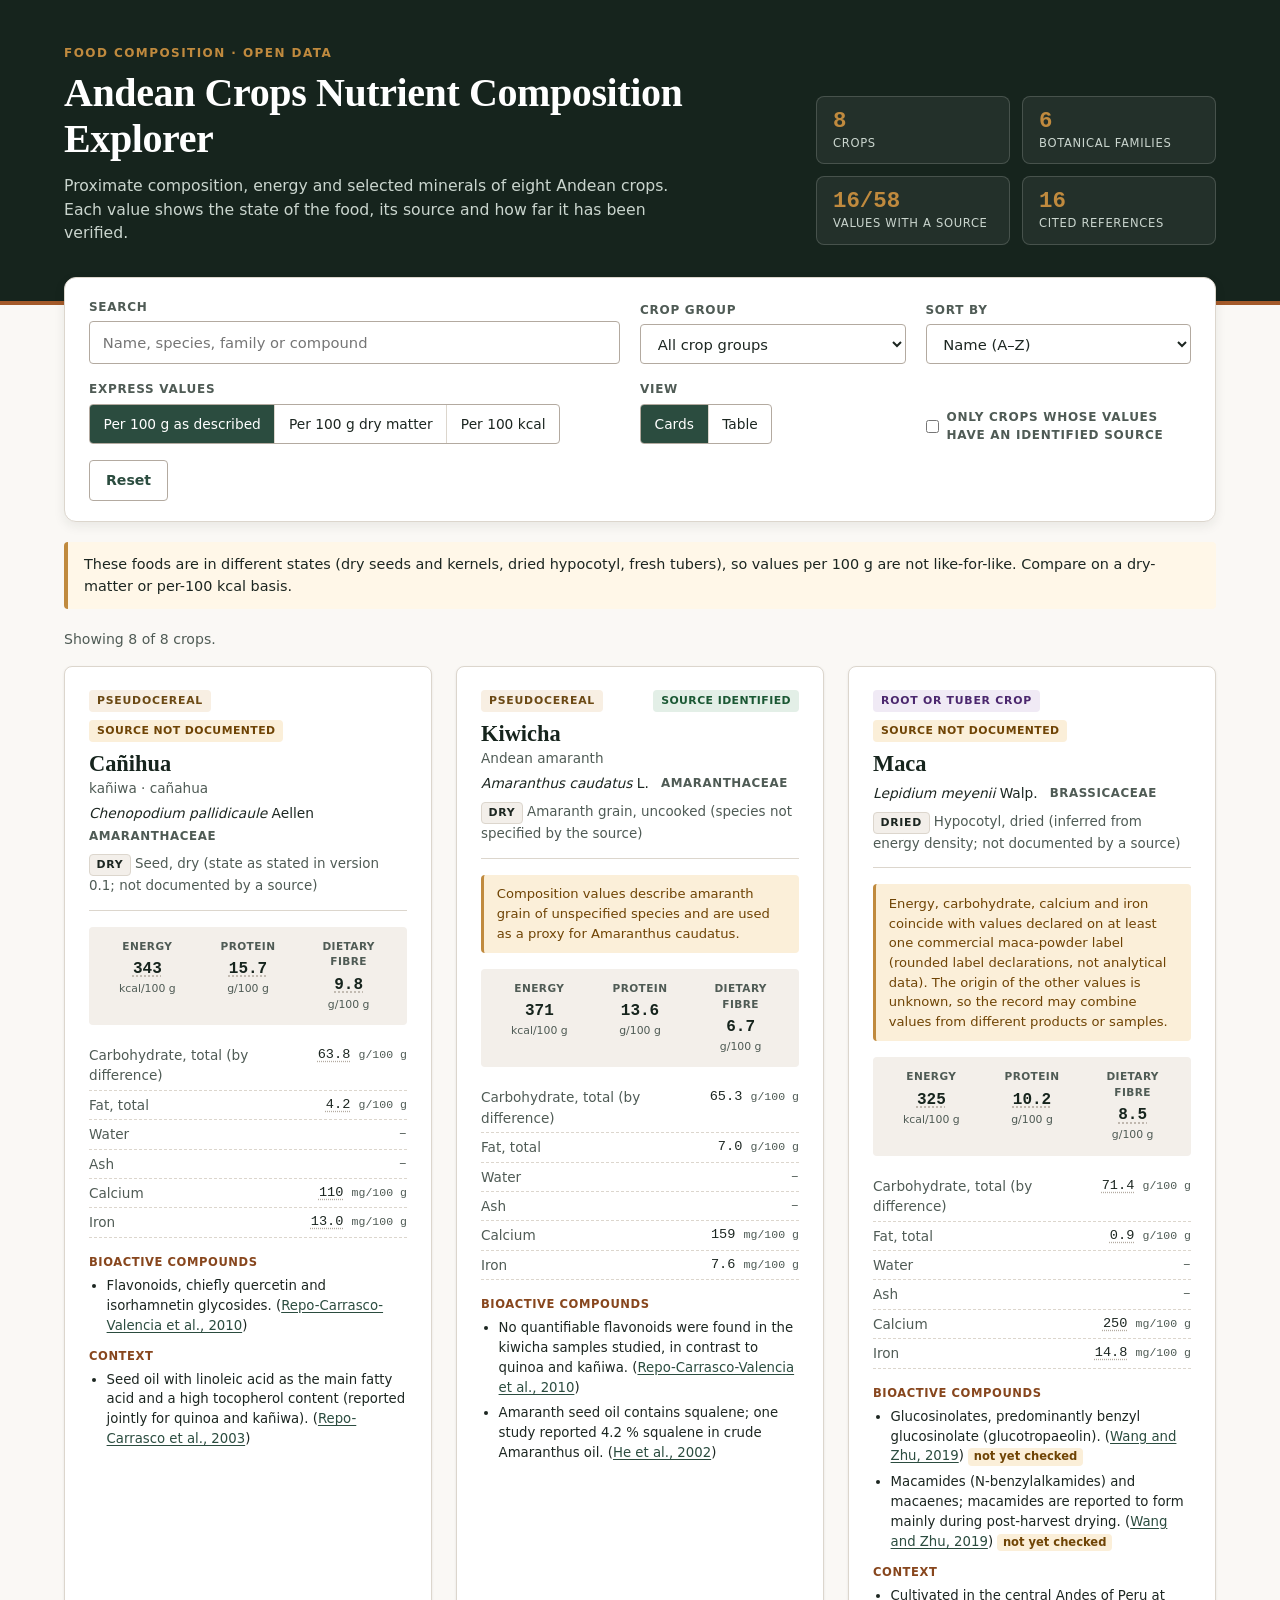
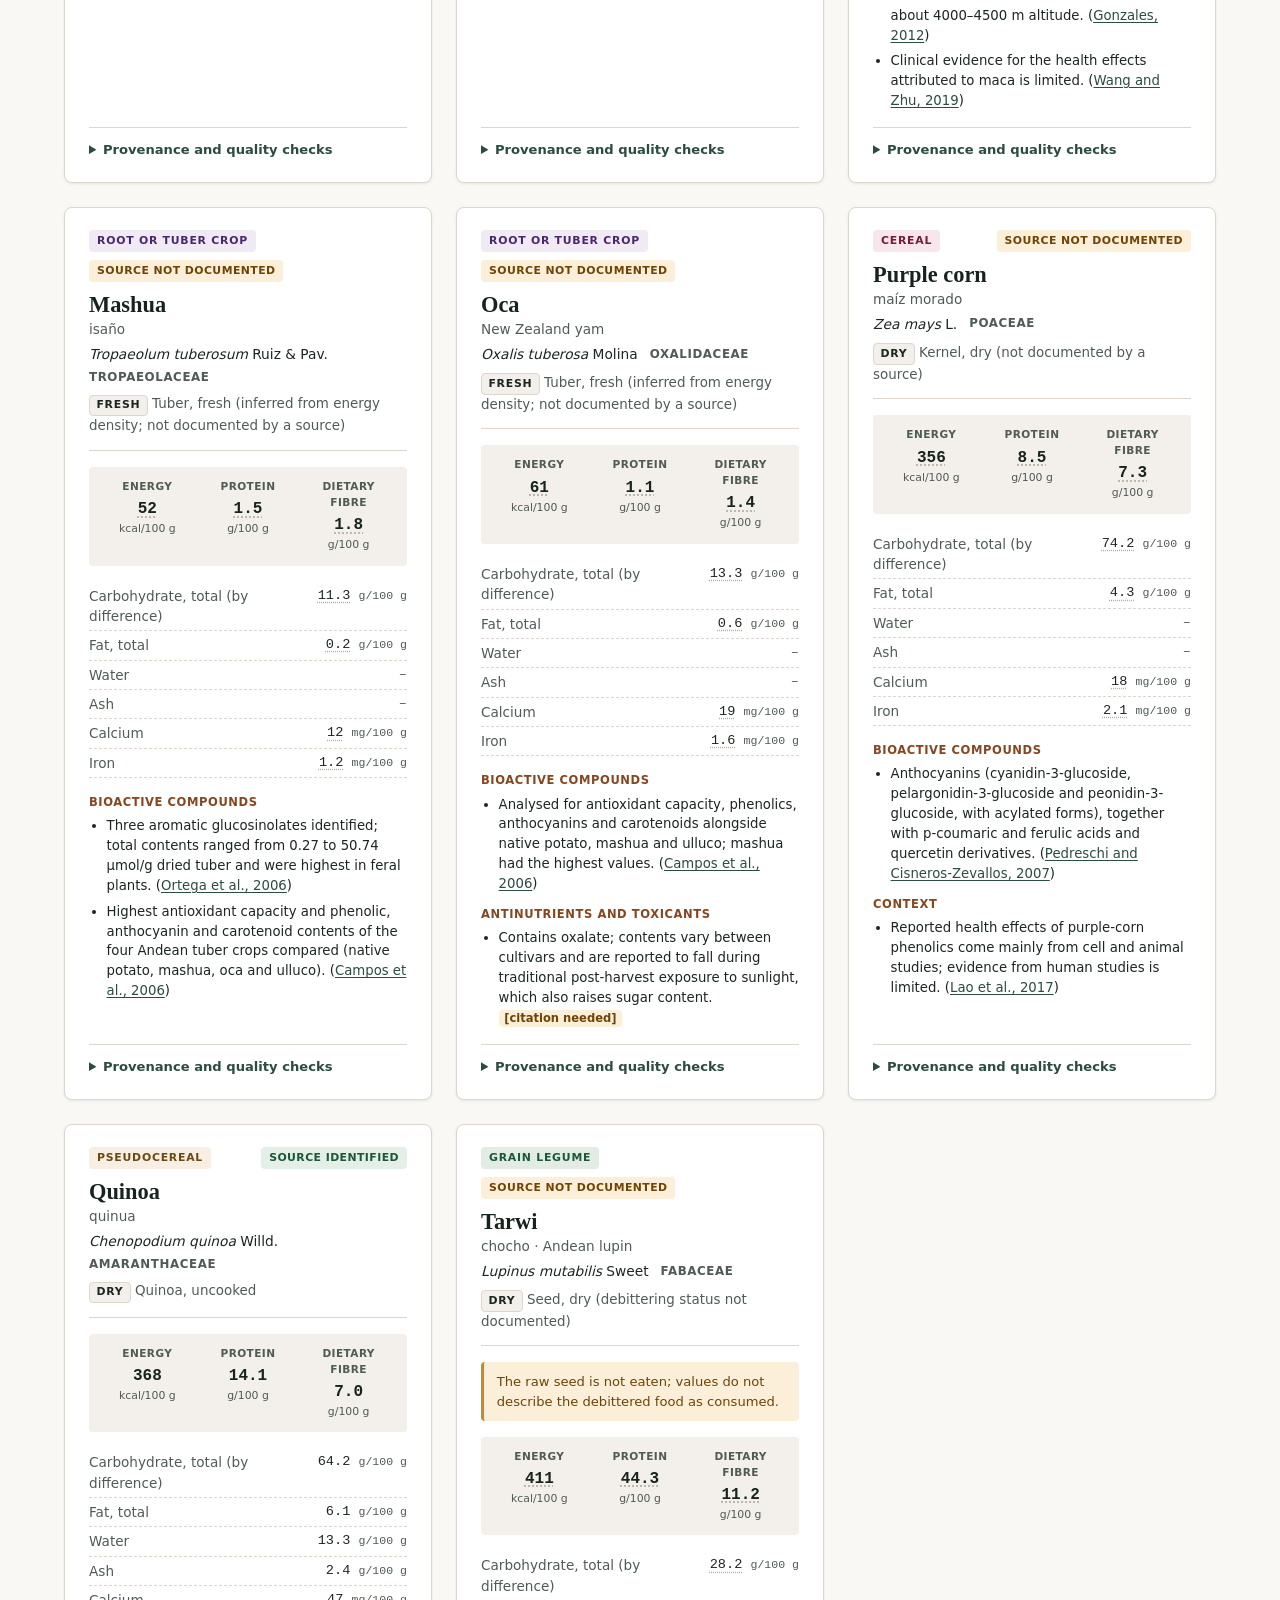
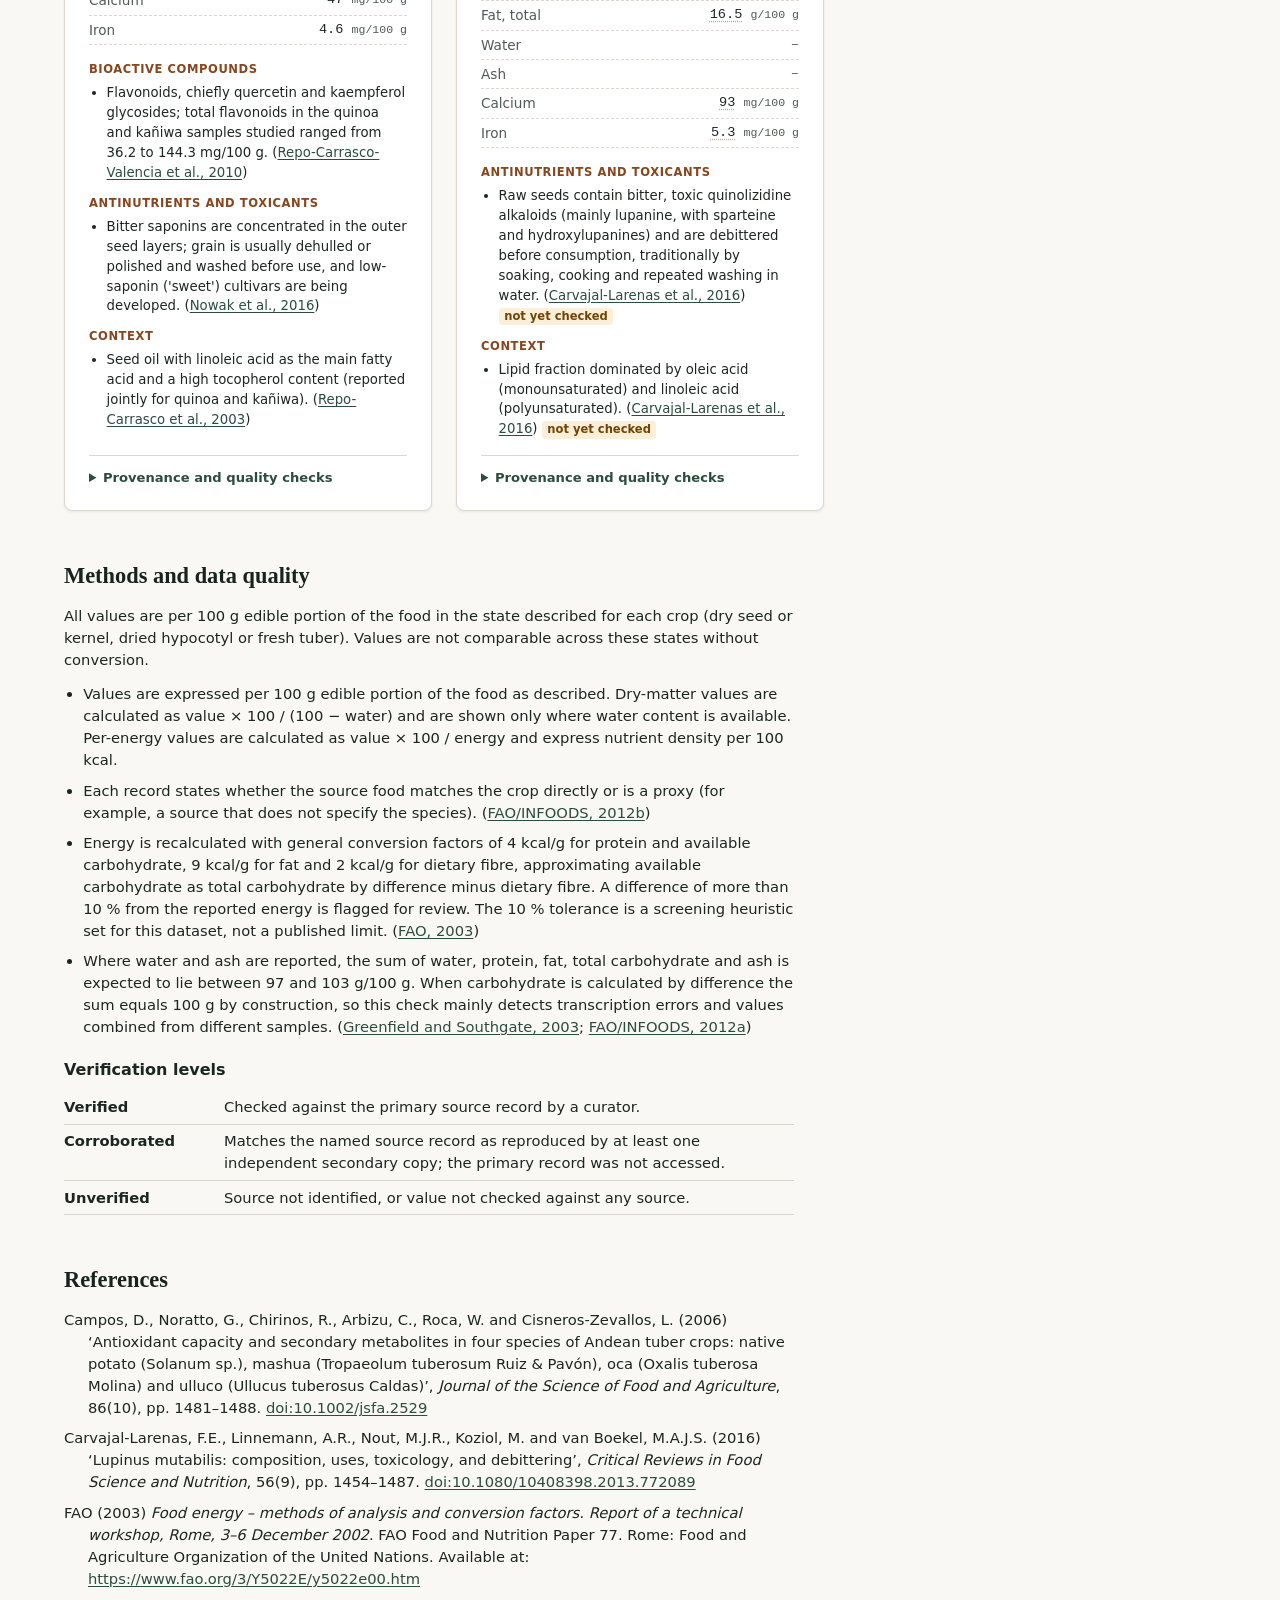
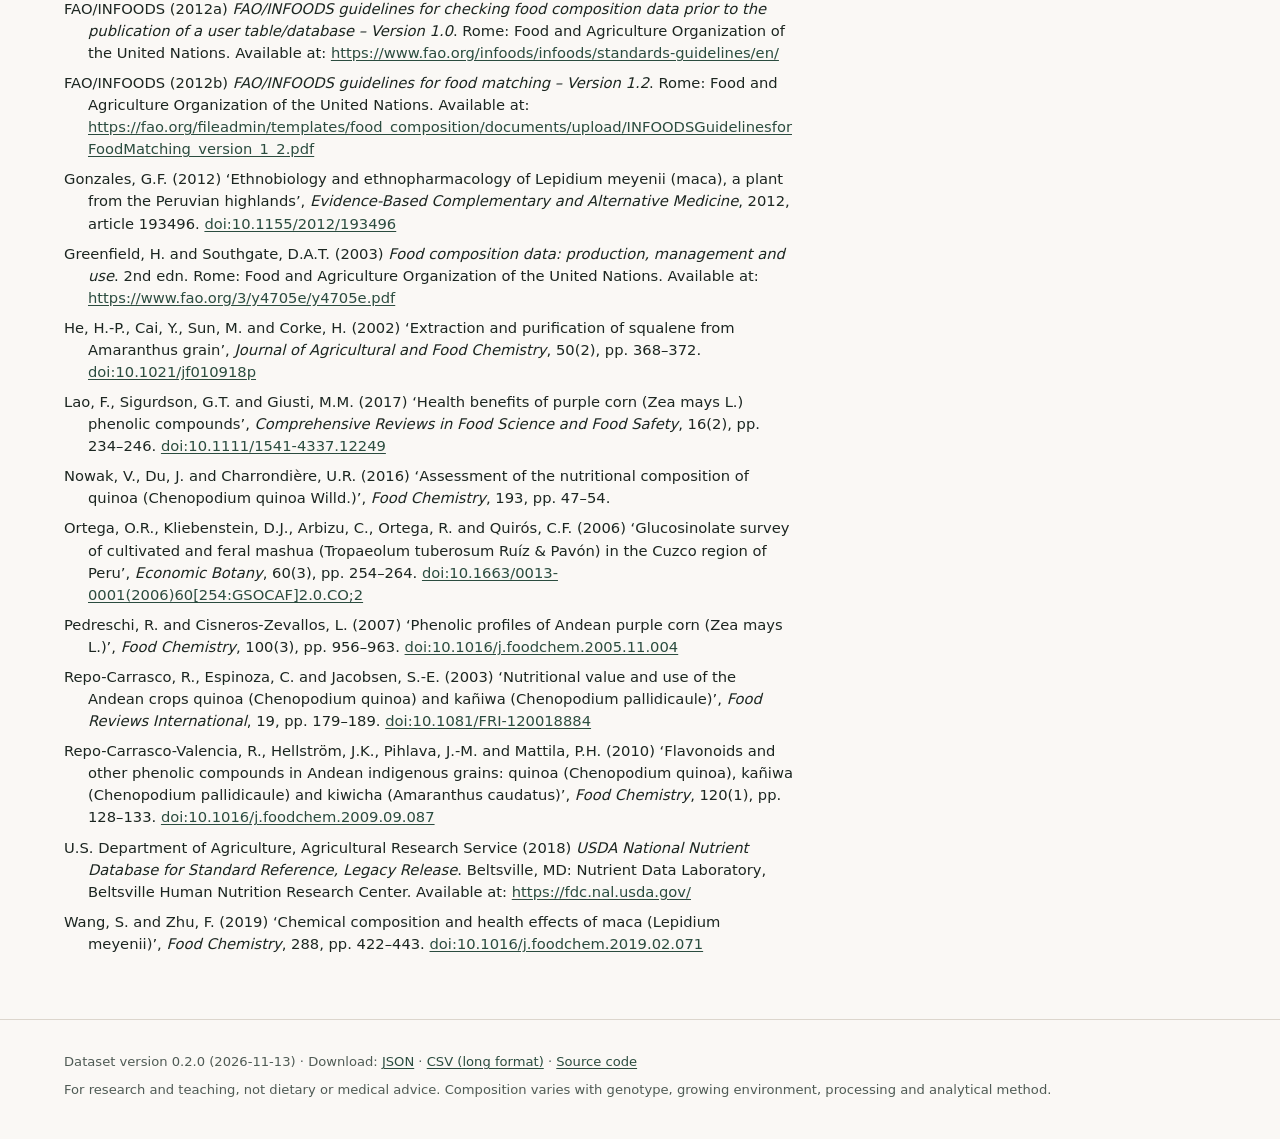
==== andean-crops/index.html @ 85e91236 "Host the Andean Crops Nutrient Composition Explorer at /andean-crops/ Static copy of infpurewhite/an" ====
<!DOCTYPE html>
<html lang="en-GB">
<head>
  <meta charset="utf-8">
  <meta name="viewport" content="width=device-width, initial-scale=1">
  <meta http-equiv="Content-Security-Policy" content="default-src 'self'; script-src 'self'; style-src 'self'; img-src 'self' data:; connect-src 'self'; base-uri 'none'; form-action 'none'; object-src 'none'">
  <meta name="description" content="Proximate composition, energy and selected minerals of eight Andean crops, with food state, source and verification status for every value.">
  <title>Andean Crops Nutrient Composition Explorer</title>
  <link rel="icon" href="data:,">
  <link rel="stylesheet" href="assets/css/styles.css">
  <script type="module" src="assets/js/main.js"></script>
</head>
<body>
  <a class="skip-link" href="#results">Skip to results</a>

  <header class="site-header">
    <div class="container site-header__inner">
      <div class="site-header__text">
        <p class="eyebrow">Food composition · Open data</p>
        <h1>Andean Crops Nutrient Composition Explorer</h1>
        <p class="lede">Proximate composition, energy and selected minerals of eight Andean crops. Each value shows the state of the food, its source and how far it has been verified.</p>
      </div>
      <dl class="summary" id="dataset-summary" aria-label="Dataset summary"></dl>
    </div>
  </header>

  <main id="main" class="container">
    <form id="controls" class="controls" aria-label="Search, filter and display options">
      <div class="field field--search">
        <label for="search-input">Search</label>
        <input type="search" id="search-input" name="q" placeholder="Name, species, family or compound" autocomplete="off" spellcheck="false" maxlength="100">
      </div>

      <div class="field">
        <label for="group-select">Crop group</label>
        <select id="group-select" name="group"></select>
      </div>

      <div class="field">
        <label for="sort-select">Sort by</label>
        <select id="sort-select" name="sort"></select>
      </div>

      <fieldset class="field field--basis">
        <legend>Express values</legend>
        <div class="segmented" id="basis-options"></div>
      </fieldset>

      <fieldset class="field">
        <legend>View</legend>
        <div class="segmented" id="view-options"></div>
      </fieldset>

      <div class="field field--inline">
        <input type="checkbox" id="sourced-only" name="sourced">
        <label for="sourced-only">Only crops whose values have an identified source</label>
      </div>

      <div class="field field--actions">
        <button type="button" class="button button--quiet" id="reset-controls">Reset</button>
      </div>
    </form>

    <p id="basis-note" class="notice" role="note" hidden></p>
    <p id="results-status" class="results-status" aria-live="polite">Loading dataset…</p>

    <section id="results" class="results" aria-label="Crop records" tabindex="-1"></section>

    <section class="prose" aria-labelledby="methods-heading">
      <h2 id="methods-heading">Methods and data quality</h2>
      <div id="methods-content"></div>
    </section>

    <section class="prose" aria-labelledby="references-heading">
      <h2 id="references-heading">References</h2>
      <ol id="reference-list" class="reference-list"></ol>
    </section>
  </main>

  <footer class="site-footer">
    <div class="container">
      <p>Dataset version <span id="dataset-version">–</span> · Download: <a href="data/andean-crops.json">JSON</a> · <a href="data/derived/andean-crops-long.csv">CSV (long format)</a> · <a href="https://github.com/infpurewhite/andean-crops">Source code</a></p>
      <p class="disclaimer">For research and teaching, not dietary or medical advice. Composition varies with genotype, growing environment, processing and analytical method.</p>
    </div>
  </footer>

  <noscript>
    <p class="container">This explorer needs JavaScript. The dataset is available as <a href="data/andean-crops.json">JSON</a>.</p>
  </noscript>
</body>
</html>
---- andean-crops/assets/css/styles.css ----
/* Andean Crops Nutrient Composition Explorer
   Colour contrast: text colours meet WCAG 2.2 AA (4.5:1) on their backgrounds. */

:root {
  color-scheme: light;

  --c-forest-900: #16241d;
  --c-forest-700: #2b4c3f;
  --c-terracotta: #a45a2a;
  --c-terracotta-700: #87461d;
  --c-gold: #c08a3e;
  --c-cream: #faf8f5;
  --c-surface: #ffffff;
  --c-surface-alt: #f3efea;
  --c-border: #dcd6cd;
  --c-border-strong: #b3aaa0;
  --c-ink: #1c2621;
  --c-ink-muted: #4f5b55;
  --c-on-dark: #ffffff;
  --c-on-dark-muted: #cad5ce;
  --c-focus: #0b5fd6;

  --c-positive-bg: #e3efe7;
  --c-positive-ink: #1b5834;
  --c-caution-bg: #fbefd9;
  --c-caution-ink: #6f4405;
  --c-danger-bg: #f9e3e0;
  --c-danger-ink: #8a2416;

  --font-serif: Georgia, "Times New Roman", Times, serif;
  --font-sans: system-ui, -apple-system, "Segoe UI", Roboto, "Helvetica Neue", Arial, sans-serif;
  --font-mono: ui-monospace, SFMono-Regular, "SF Mono", Menlo, Consolas, monospace;

  --radius-sm: 4px;
  --radius-md: 8px;
  --radius-lg: 12px;
  --shadow-sm: 0 1px 3px rgba(0, 0, 0, 0.08);
  --shadow-md: 0 4px 12px rgba(22, 36, 29, 0.08);
}

*,
*::before,
*::after {
  box-sizing: border-box;
}

body {
  margin: 0;
  font-family: var(--font-sans);
  font-size: 1rem;
  line-height: 1.5;
  color: var(--c-ink);
  background-color: var(--c-cream);
  -webkit-font-smoothing: antialiased;
}

h1,
h2,
h3,
p,
dl,
dd,
ul,
ol,
figure {
  margin: 0;
}

a {
  color: var(--c-forest-700);
  text-underline-offset: 2px;
}

a:hover {
  color: var(--c-terracotta-700);
}

:focus-visible {
  outline: 3px solid var(--c-focus);
  outline-offset: 2px;
}

.container {
  width: 100%;
  max-width: 1200px;
  margin-inline: auto;
  padding-inline: 1.5rem;
}

.visually-hidden {
  position: absolute;
  width: 1px;
  height: 1px;
  margin: -1px;
  padding: 0;
  overflow: hidden;
  clip: rect(0 0 0 0);
  white-space: nowrap;
  border: 0;
}

.skip-link {
  position: absolute;
  top: 0.5rem;
  left: 0.5rem;
  z-index: 10;
  padding: 0.5rem 0.75rem;
  background: var(--c-surface);
  color: var(--c-ink);
  border-radius: var(--radius-sm);
  transform: translateY(-200%);
}

.skip-link:focus {
  transform: none;
}

/* Header */

.site-header {
  background-color: var(--c-forest-900);
  color: var(--c-on-dark);
  padding: 2.75rem 0 3.5rem;
  border-bottom: 4px solid var(--c-terracotta);
}

.site-header__inner {
  display: grid;
  grid-template-columns: minmax(0, 1fr) minmax(0, 400px);
  align-items: end;
  gap: 2rem 3rem;
}

.site-header__text {
  max-width: 640px;
}

.eyebrow {
  font-size: 0.75rem;
  font-weight: 700;
  letter-spacing: 0.12em;
  text-transform: uppercase;
  color: var(--c-gold);
  margin-bottom: 0.5rem;
}

.site-header h1 {
  font-family: var(--font-serif);
  font-size: clamp(1.75rem, 4vw, 2.5rem);
  line-height: 1.15;
  letter-spacing: -0.01em;
}

.lede {
  margin-top: 0.75rem;
  color: var(--c-on-dark-muted);
  font-size: 0.98rem;
}

.summary {
  display: grid;
  grid-template-columns: repeat(2, minmax(0, 1fr));
  gap: 0.75rem;
}

.summary__item {
  display: flex;
  flex-direction: column-reverse;
  padding: 0.7rem 1rem;
  background-color: rgba(255, 255, 255, 0.06);
  border: 1px solid rgba(255, 255, 255, 0.16);
  border-radius: var(--radius-md);
}

.summary__item dd {
  font-family: var(--font-mono);
  font-size: 1.4rem;
  font-weight: 700;
  line-height: 1.2;
  color: var(--c-gold);
}

.summary__item dt {
  font-size: 0.72rem;
  letter-spacing: 0.06em;
  text-transform: uppercase;
  color: var(--c-on-dark-muted);
}

/* Controls */

main {
  padding-bottom: 4rem;
}

.controls {
  display: grid;
  grid-template-columns: minmax(0, 2fr) minmax(0, 1fr) minmax(0, 1fr);
  gap: 1rem 1.25rem;
  align-items: end;
  margin-top: -1.75rem;
  padding: 1.25rem 1.5rem;
  background-color: var(--c-surface);
  border: 1px solid var(--c-border);
  border-radius: var(--radius-lg);
  box-shadow: var(--shadow-md);
}

.field {
  display: flex;
  flex-direction: column;
  gap: 0.35rem;
  min-width: 0;
  margin: 0;
  padding: 0;
  border: 0;
}

.field > label,
.field > legend {
  padding: 0;
  font-size: 0.75rem;
  font-weight: 700;
  letter-spacing: 0.06em;
  text-transform: uppercase;
  color: var(--c-ink-muted);
}

.field > legend {
  margin-bottom: 0.35rem;
}

.field input[type="search"],
.field select {
  width: 100%;
  font: inherit;
  font-size: 0.92rem;
  padding: 0.6rem 0.8rem;
  color: var(--c-ink);
  background-color: var(--c-surface);
  border: 1px solid var(--c-border-strong);
  border-radius: var(--radius-sm);
}

.field input[type="search"]:focus-visible,
.field select:focus-visible {
  outline: 3px solid var(--c-focus);
  outline-offset: 1px;
  border-color: var(--c-forest-900);
}

.field--inline {
  flex-direction: row;
  align-items: center;
  gap: 0.5rem;
  font-size: 0.88rem;
}

.field--inline input {
  width: 1.05rem;
  height: 1.05rem;
  margin: 0;
  accent-color: var(--c-forest-700);
}

.field--actions {
  align-items: flex-start;
}

.segmented {
  display: inline-flex;
  flex-wrap: wrap;
  align-self: flex-start;
  border: 1px solid var(--c-border-strong);
  border-radius: var(--radius-sm);
  overflow: hidden;
  background-color: var(--c-surface);
}

.segmented__option {
  position: relative;
  display: flex;
}

.segmented__option input {
  position: absolute;
  inset: 0;
  opacity: 0;
  margin: 0;
  cursor: pointer;
}

.segmented__option label {
  padding: 0.55rem 0.85rem;
  font-size: 0.86rem;
  border-left: 1px solid var(--c-border);
  cursor: pointer;
  user-select: none;
}

.segmented__option:first-child label {
  border-left: 0;
}

.segmented__option input:checked + label {
  background-color: var(--c-forest-700);
  color: var(--c-on-dark);
}

.segmented__option input:focus-visible + label {
  outline: 3px solid var(--c-focus);
  outline-offset: -3px;
}

.button {
  font: inherit;
  font-size: 0.88rem;
  font-weight: 600;
  padding: 0.55rem 1rem;
  color: var(--c-on-dark);
  background-color: var(--c-forest-700);
  border: 1px solid var(--c-forest-700);
  border-radius: var(--radius-sm);
  cursor: pointer;
}

.button:hover {
  background-color: var(--c-forest-900);
}

.button--quiet {
  color: var(--c-forest-700);
  background-color: transparent;
  border-color: var(--c-border-strong);
}

.button--quiet:hover {
  background-color: var(--c-surface-alt);
}

/* Notices and status */

.notice {
  margin-top: 1.25rem;
  padding: 0.75rem 1rem;
  font-size: 0.9rem;
  background-color: #fff7e8;
  border-left: 4px solid var(--c-gold);
  border-radius: var(--radius-sm);
}

.results-status {
  margin: 1.25rem 0 1rem;
  font-size: 0.88rem;
  color: var(--c-ink-muted);
}

.results-status--error {
  padding: 0.75rem 1rem;
  color: var(--c-danger-ink);
  background-color: var(--c-danger-bg);
  border-radius: var(--radius-sm);
}

.results:focus {
  outline: none;
}

/* Cards */

.card-grid {
  display: grid;
  grid-template-columns: repeat(auto-fill, minmax(min(100%, 340px), 1fr));
  gap: 1.5rem;
}

.crop-card {
  display: flex;
  flex-direction: column;
  gap: 1rem;
  padding: 1.4rem 1.5rem;
  background-color: var(--c-surface);
  border: 1px solid var(--c-border);
  border-radius: var(--radius-md);
  box-shadow: var(--shadow-sm);
}

.crop-card__header {
  padding-bottom: 0.85rem;
  border-bottom: 1px solid var(--c-border);
}

.crop-card__tags {
  display: flex;
  flex-wrap: wrap;
  justify-content: space-between;
  gap: 0.5rem;
  margin-bottom: 0.6rem;
}

.crop-card__name {
  font-family: var(--font-serif);
  font-size: 1.4rem;
  line-height: 1.2;
  color: var(--c-forest-900);
}

.crop-card__alt {
  font-size: 0.85rem;
  color: var(--c-ink-muted);
}

.crop-card__taxon {
  display: flex;
  flex-wrap: wrap;
  gap: 0.25rem 0.75rem;
  margin-top: 0.3rem;
  font-size: 0.86rem;
}

.family {
  font-size: 0.74rem;
  font-weight: 600;
  letter-spacing: 0.05em;
  text-transform: uppercase;
  color: var(--c-ink-muted);
  align-self: center;
}

.crop-card__food {
  margin-top: 0.5rem;
  font-size: 0.84rem;
  color: var(--c-ink-muted);
}

.tag,
.status,
.condition {
  display: inline-block;
  font-size: 0.68rem;
  font-weight: 700;
  letter-spacing: 0.07em;
  text-transform: uppercase;
  padding: 0.18rem 0.5rem;
  border-radius: var(--radius-sm);
}

.status {
  margin: 0;
  letter-spacing: 0.04em;
}

.tag--pseudocereal { background-color: #f8efe3; color: #6b4914; }
.tag--cereal       { background-color: #f7e6eb; color: #771c35; }
.tag--grain_legume { background-color: #e2ece5; color: #1b5834; }
.tag--root_tuber   { background-color: #f0eaf5; color: #4b276e; }

.status--positive { background-color: var(--c-positive-bg); color: var(--c-positive-ink); }
.status--caution  { background-color: var(--c-caution-bg); color: var(--c-caution-ink); }

.condition {
  padding: 0.1rem 0.4rem;
  color: var(--c-ink);
  background-color: var(--c-surface-alt);
  border: 1px solid var(--c-border);
}

.flags {
  display: grid;
  gap: 0.5rem;
  padding: 0;
  list-style: none;
}

.flag {
  padding: 0.6rem 0.8rem;
  font-size: 0.82rem;
  color: var(--c-caution-ink);
  background-color: var(--c-caution-bg);
  border-left: 3px solid var(--c-gold);
  border-radius: var(--radius-sm);
}

.metrics {
  display: grid;
  grid-template-columns: repeat(3, minmax(0, 1fr));
  gap: 0.5rem;
  padding: 0.75rem;
  text-align: center;
  background-color: var(--c-surface-alt);
  border-radius: var(--radius-sm);
}

.metric {
  display: flex;
  flex-direction: column;
  gap: 0.15rem;
}

.metric dt {
  font-size: 0.66rem;
  font-weight: 700;
  letter-spacing: 0.04em;
  text-transform: uppercase;
  color: var(--c-ink-muted);
}

.metric dd {
  font-family: var(--font-mono);
  font-size: 1rem;
  font-weight: 700;
  color: var(--c-forest-900);
}

.metric .unit {
  display: block;
  font-family: var(--font-sans);
  font-size: 0.68rem;
  font-weight: 400;
  color: var(--c-ink-muted);
}

.detail-list {
  font-size: 0.85rem;
}

.detail-list > div {
  display: flex;
  justify-content: space-between;
  gap: 1rem;
  padding: 0.25rem 0;
  border-bottom: 1px dashed var(--c-border);
}

.detail-list dt {
  color: var(--c-ink-muted);
}

.detail-list dd {
  font-family: var(--font-mono);
  text-align: right;
  white-space: nowrap;
}

.value data {
  font-variant-numeric: tabular-nums;
}

.value--unverified data {
  text-decoration: underline dotted var(--c-border-strong);
  text-underline-offset: 3px;
}

.value--missing {
  color: var(--c-ink-muted);
}

.unit {
  font-size: 0.85em;
  color: var(--c-ink-muted);
}

/* Notes and citations */

.notes__heading {
  margin-top: 0.75rem;
  font-size: 0.72rem;
  font-weight: 700;
  letter-spacing: 0.05em;
  text-transform: uppercase;
  color: var(--c-terracotta-700);
}

.notes__heading:first-child {
  margin-top: 0;
}

.notes__list {
  margin-top: 0.3rem;
  padding-left: 1.1rem;
  font-size: 0.83rem;
  line-height: 1.5;
}

.notes__list li + li {
  margin-top: 0.35rem;
}

.citation-group {
  white-space: normal;
}

.citation {
  color: var(--c-forest-700);
}

.citation-needed,
.note-flag {
  display: inline-block;
  font-size: 0.72rem;
  font-weight: 600;
  padding: 0 0.35rem;
  border-radius: var(--radius-sm);
  color: var(--c-caution-ink);
  background-color: var(--c-caution-bg);
}

/* Provenance */

.provenance {
  margin-top: auto;
  padding-top: 0.75rem;
  font-size: 0.82rem;
  border-top: 1px solid var(--c-border);
}

.provenance summary {
  font-weight: 600;
  color: var(--c-forest-700);
  cursor: pointer;
}

.provenance__list {
  display: grid;
  gap: 0.4rem;
  margin-top: 0.6rem;
}

.provenance__list dt {
  font-weight: 700;
}

.provenance__heading {
  margin-top: 0.8rem;
  font-size: 0.82rem;
}

.checks {
  display: grid;
  gap: 0.35rem;
  margin-top: 0.35rem;
  padding: 0;
  list-style: none;
}

.check {
  display: grid;
  grid-template-columns: 4.5rem 1fr;
  gap: 0 0.5rem;
}

.check__status {
  grid-row: span 2;
  align-self: start;
  text-align: center;
  font-size: 0.68rem;
  font-weight: 700;
  text-transform: uppercase;
  padding: 0.1rem 0.3rem;
  border-radius: var(--radius-sm);
  background-color: var(--c-surface-alt);
}

.check--pass .check__status { background-color: var(--c-positive-bg); color: var(--c-positive-ink); }
.check--warn .check__status { background-color: var(--c-caution-bg); color: var(--c-caution-ink); }
.check--fail .check__status { background-color: var(--c-danger-bg); color: var(--c-danger-ink); }

.check__label {
  font-weight: 600;
}

.check__detail {
  color: var(--c-ink-muted);
}

/* Table view */

.table-wrap {
  /* position: relative keeps absolutely positioned descendants (visually
     hidden text) inside the scroll container instead of widening the page. */
  position: relative;
  overflow-x: auto;
  background-color: var(--c-surface);
  border: 1px solid var(--c-border);
  border-radius: var(--radius-md);
  box-shadow: var(--shadow-sm);
}

.data-table {
  width: 100%;
  border-collapse: collapse;
  font-size: 0.85rem;
}

.data-table caption {
  padding: 0.75rem 1rem;
  text-align: left;
  font-size: 0.85rem;
  color: var(--c-ink-muted);
}

.data-table th,
.data-table td {
  padding: 0.55rem 0.75rem;
  text-align: left;
  vertical-align: top;
  border-top: 1px solid var(--c-border);
}

.data-table thead th {
  font-size: 0.72rem;
  font-weight: 700;
  letter-spacing: 0.03em;
  text-transform: uppercase;
  color: var(--c-ink-muted);
  background-color: var(--c-surface-alt);
  vertical-align: bottom;
}

.data-table thead .num {
  white-space: normal;
  min-width: 5.5rem;
}

.data-table thead .unit {
  display: block;
  font-weight: 400;
  text-transform: none;
  letter-spacing: 0;
}

.data-table th[aria-sort] {
  color: var(--c-forest-900);
  box-shadow: inset 0 -3px 0 var(--c-terracotta);
}

.data-table .num {
  text-align: right;
  font-family: var(--font-mono);
  white-space: nowrap;
}

.data-table tbody th {
  position: sticky;
  left: 0;
  background-color: var(--c-surface);
}

.table-name {
  display: block;
  font-weight: 700;
}

.table-taxon {
  display: block;
  font-size: 0.78rem;
  font-weight: 400;
  color: var(--c-ink-muted);
}

/* Empty state */

.empty-state {
  display: grid;
  justify-items: center;
  gap: 0.6rem;
  padding: 3.5rem 1rem;
  text-align: center;
  background-color: var(--c-surface);
  border: 1px dashed var(--c-border-strong);
  border-radius: var(--radius-md);
}

.empty-state h2 {
  font-family: var(--font-serif);
  font-size: 1.3rem;
}

/* Methods and references */

.prose {
  max-width: 78ch;
  margin-top: 3rem;
  font-size: 0.92rem;
}

.prose h2 {
  margin-bottom: 0.75rem;
  font-family: var(--font-serif);
  font-size: 1.4rem;
  color: var(--c-forest-900);
}

.prose h3 {
  margin: 1.25rem 0 0.5rem;
  font-size: 1rem;
}

.prose p + ul,
.methods-list {
  margin-top: 0.75rem;
}

.methods-list {
  padding-left: 1.2rem;
}

.methods-list li + li {
  margin-top: 0.5rem;
}

.definition-list > div {
  display: grid;
  grid-template-columns: 9rem 1fr;
  gap: 1rem;
  padding: 0.35rem 0;
  border-bottom: 1px solid var(--c-border);
}

.definition-list dt {
  font-weight: 700;
}

.reference-list {
  padding-left: 0;
  list-style: none;
}

.reference-list li {
  padding-left: 1.5rem;
  text-indent: -1.5rem;
  overflow-wrap: anywhere;
}

.reference-list li + li {
  margin-top: 0.5rem;
}

.reference-list li:target {
  background-color: #fff7e8;
  outline: 2px solid var(--c-gold);
  outline-offset: 2px;
}

/* Footer */

.site-footer {
  padding: 2rem 0 2.5rem;
  font-size: 0.82rem;
  color: var(--c-ink-muted);
  border-top: 1px solid var(--c-border);
}

.site-footer p + p {
  margin-top: 0.5rem;
}

/* Responsive */

@media (max-width: 860px) {
  .controls {
    grid-template-columns: minmax(0, 1fr);
  }

  .site-header__inner {
    grid-template-columns: minmax(0, 1fr);
  }
}

@media (max-width: 480px) {
  .container {
    padding-inline: 1rem;
  }

  .metrics {
    grid-template-columns: repeat(3, minmax(0, 1fr));
    padding: 0.6rem 0.4rem;
  }

  .definition-list > div {
    grid-template-columns: 1fr;
    gap: 0.15rem;
  }
}

@media print {
  .controls,
  .skip-link,
  .notice {
    display: none;
  }

  body {
    background: #fff;
  }

  .site-header {
    color: #000;
    background: none;
    padding: 1rem 0;
  }

  .crop-card {
    break-inside: avoid;
    box-shadow: none;
  }
}
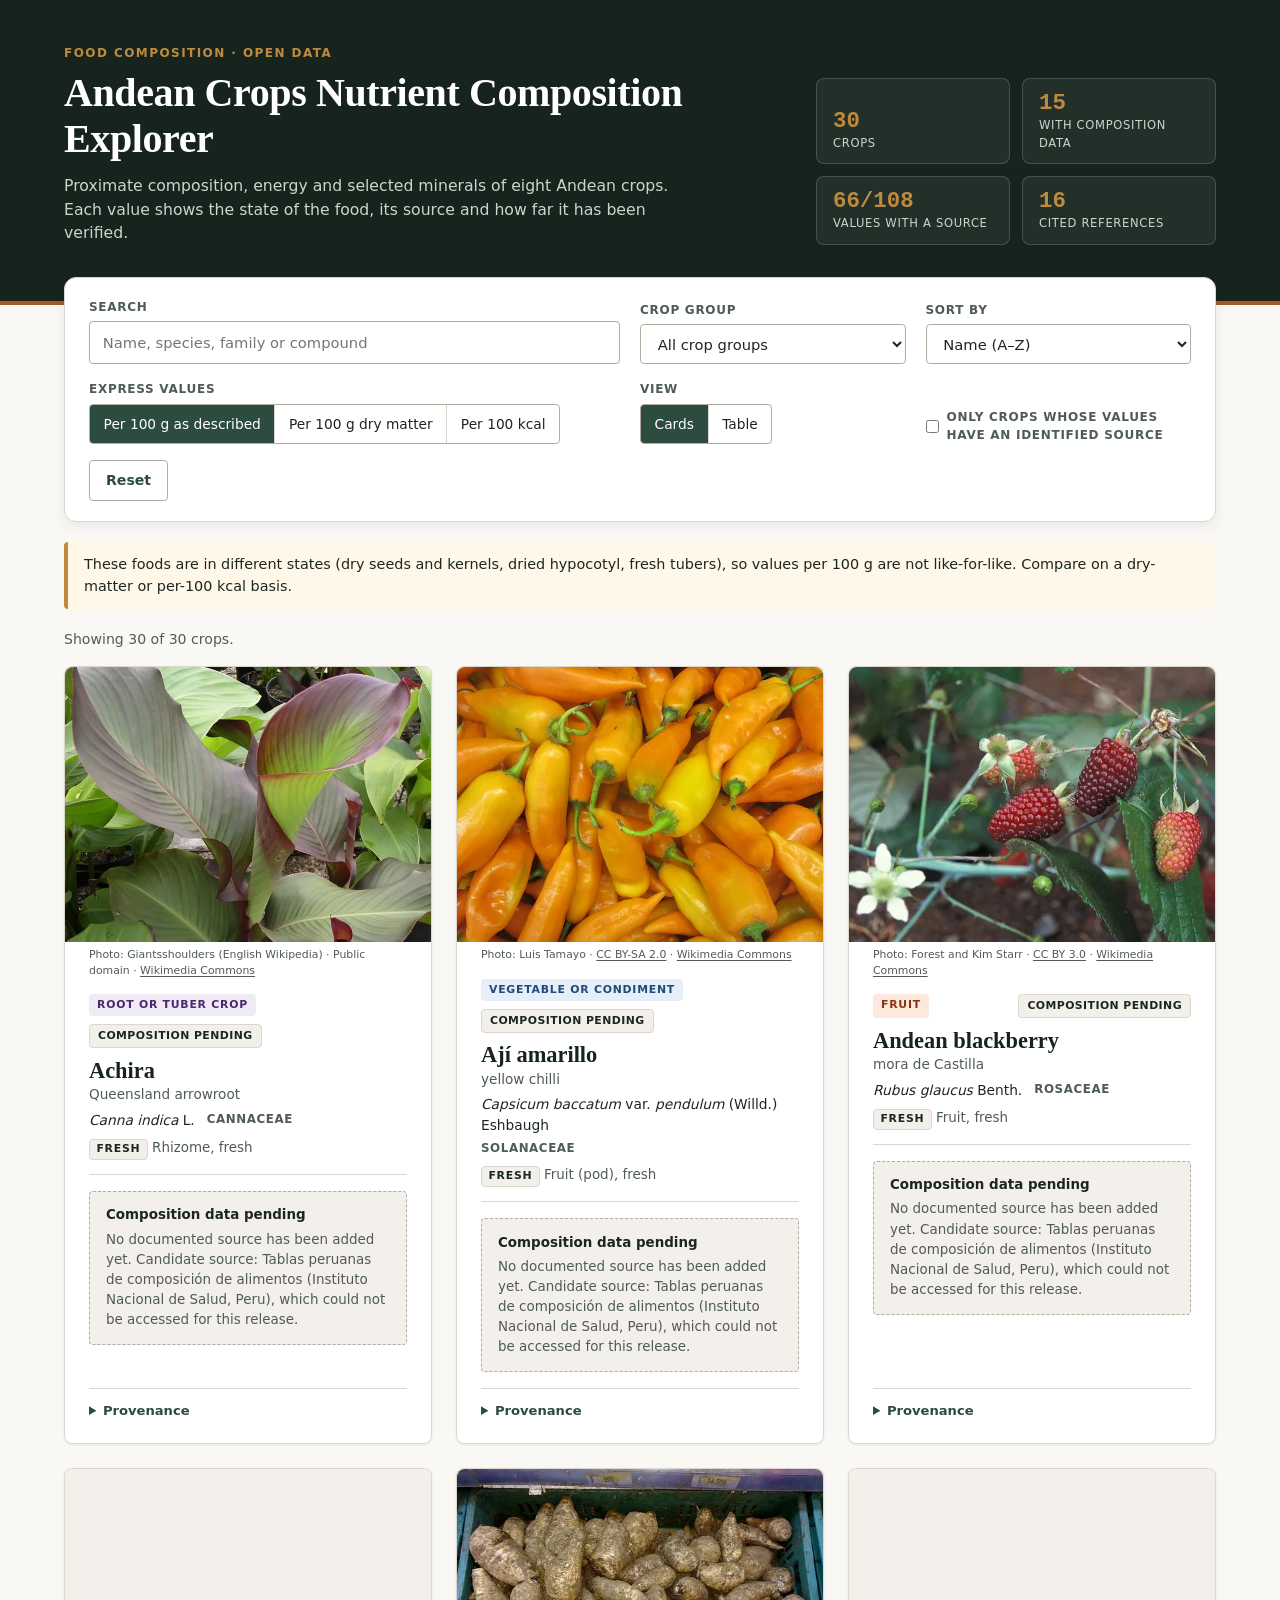
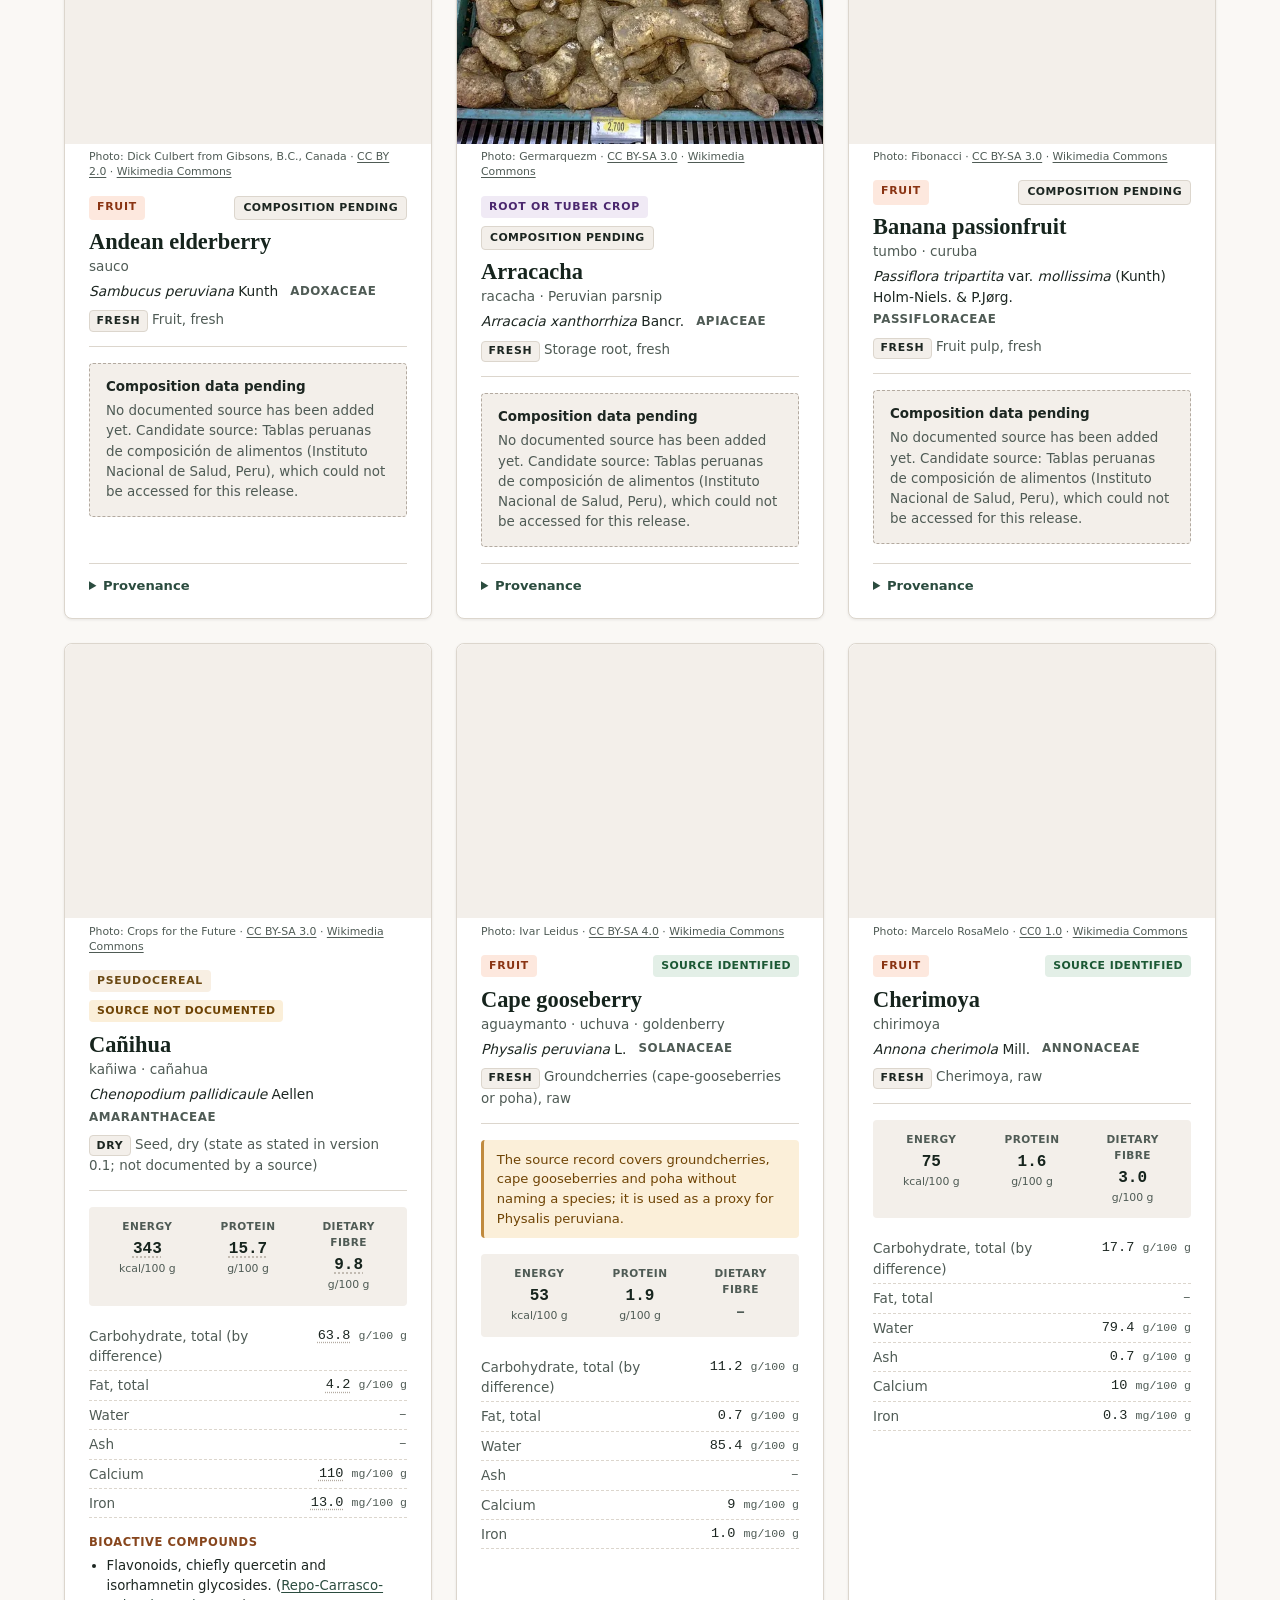
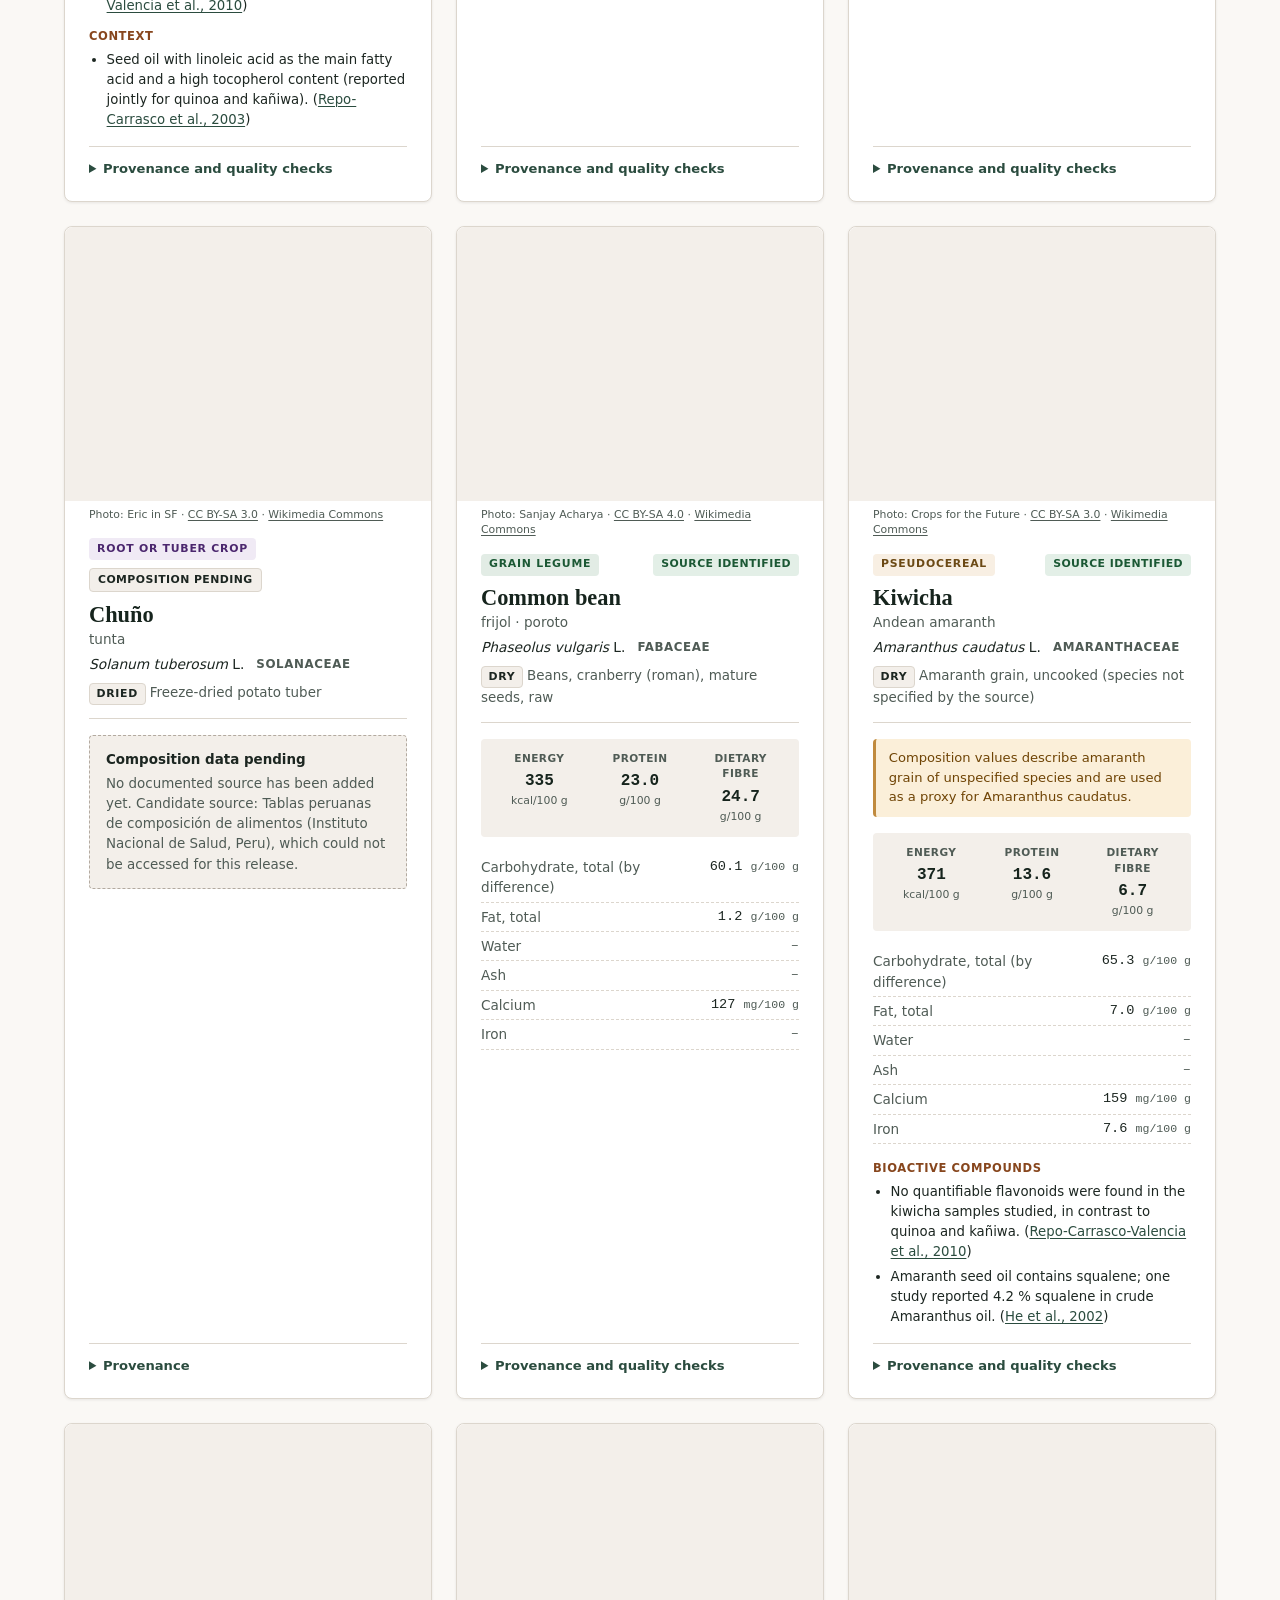
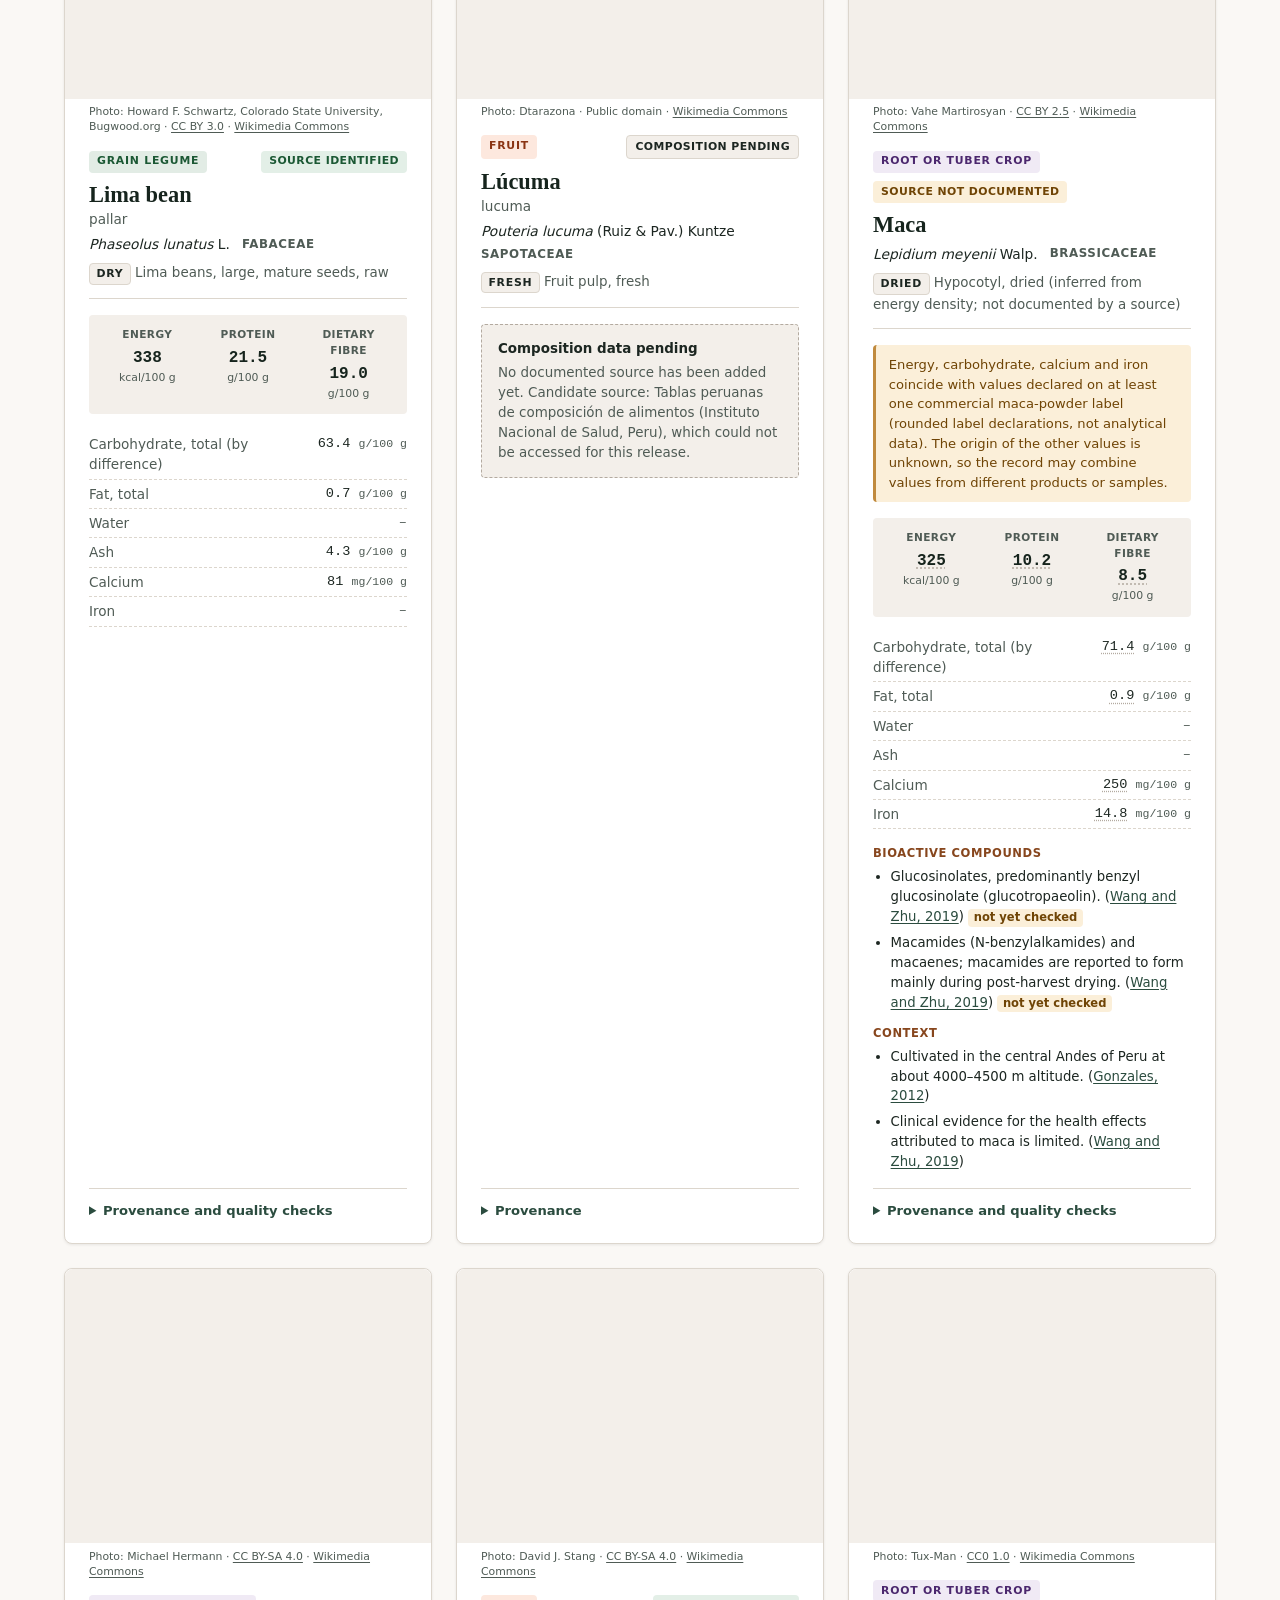
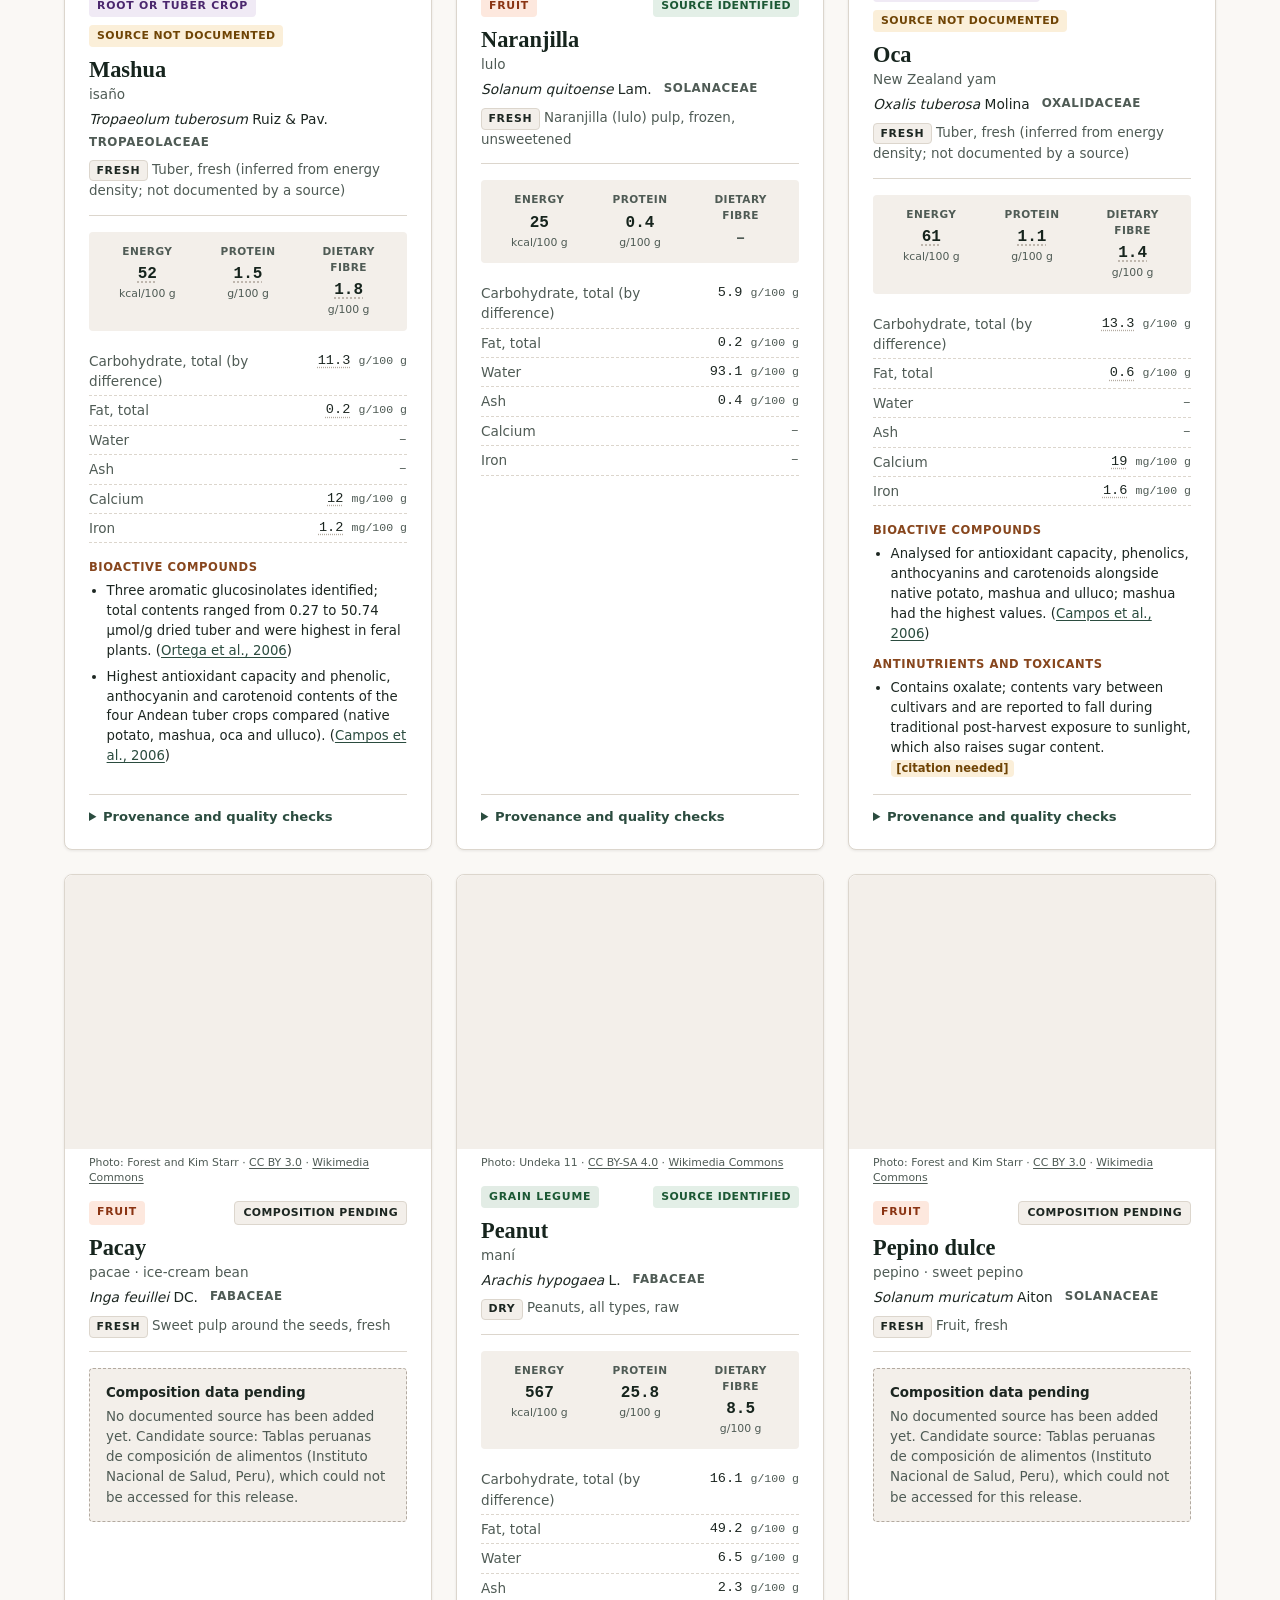
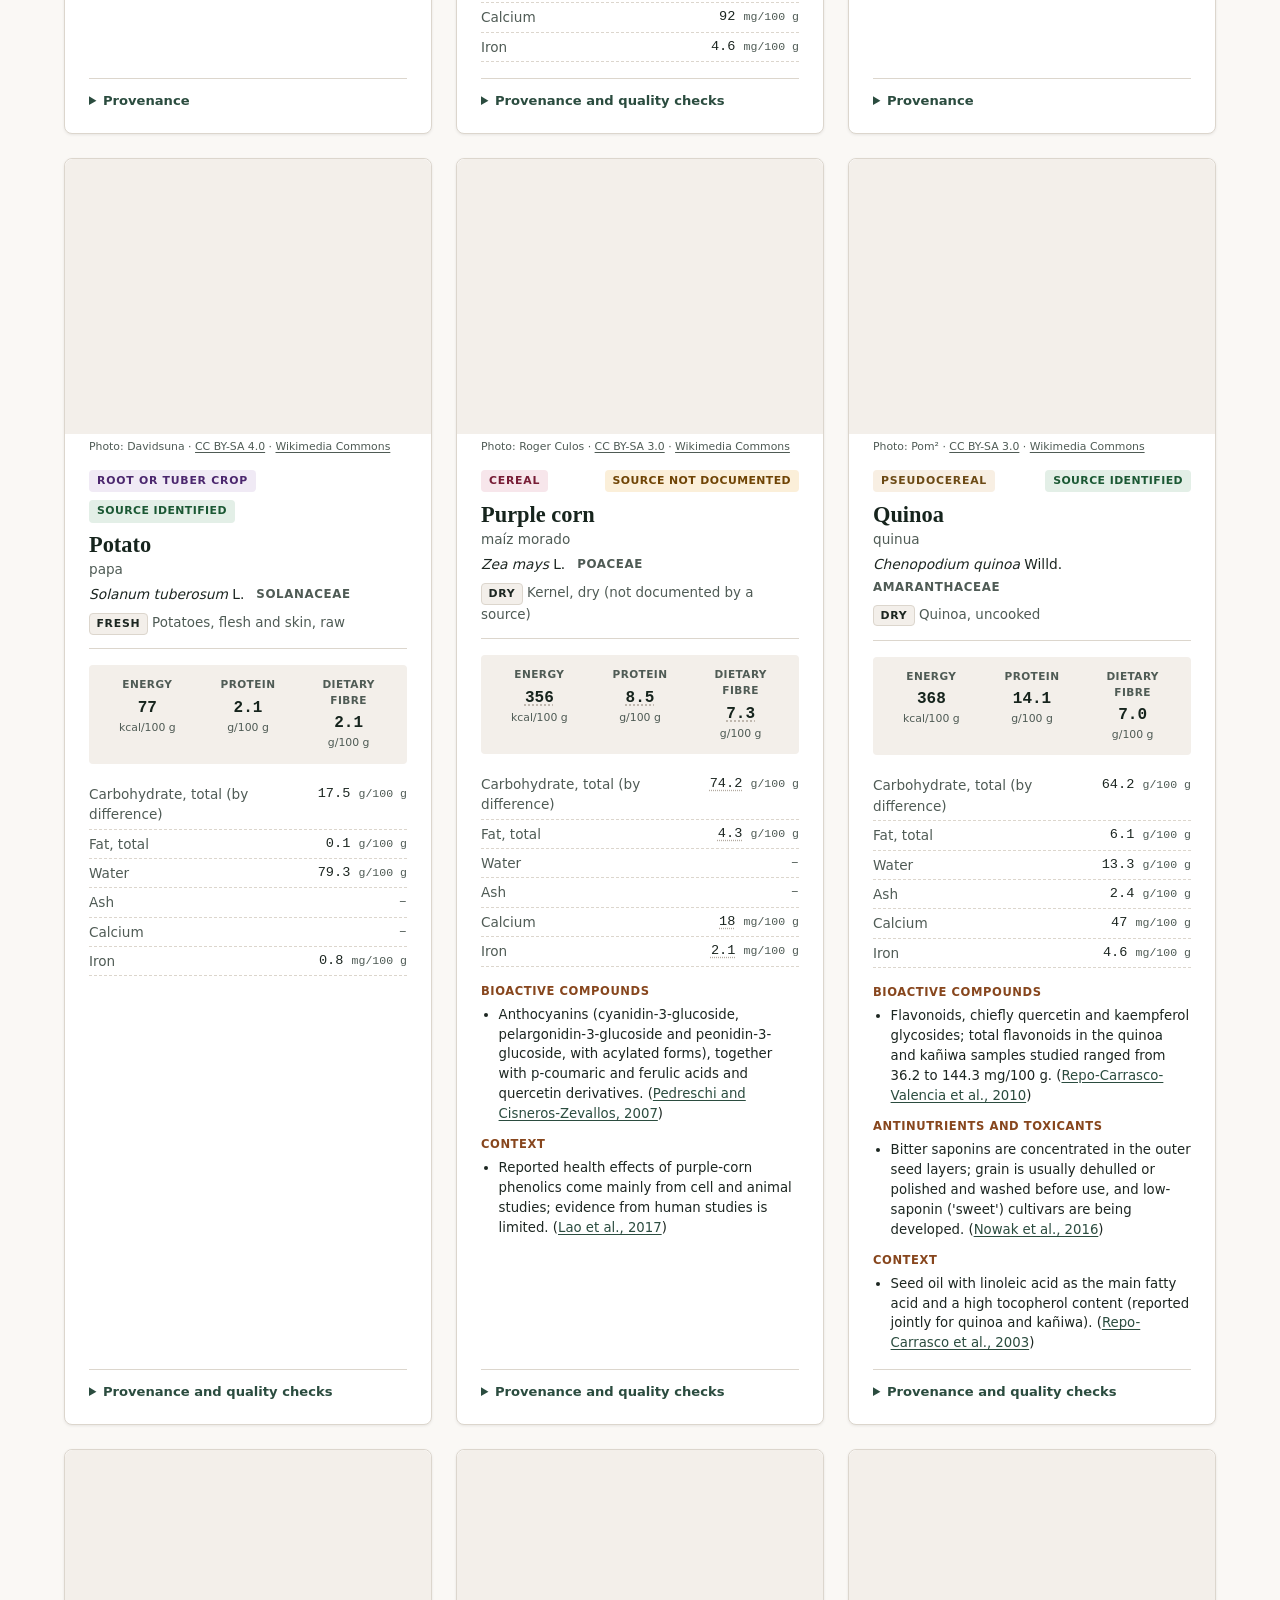
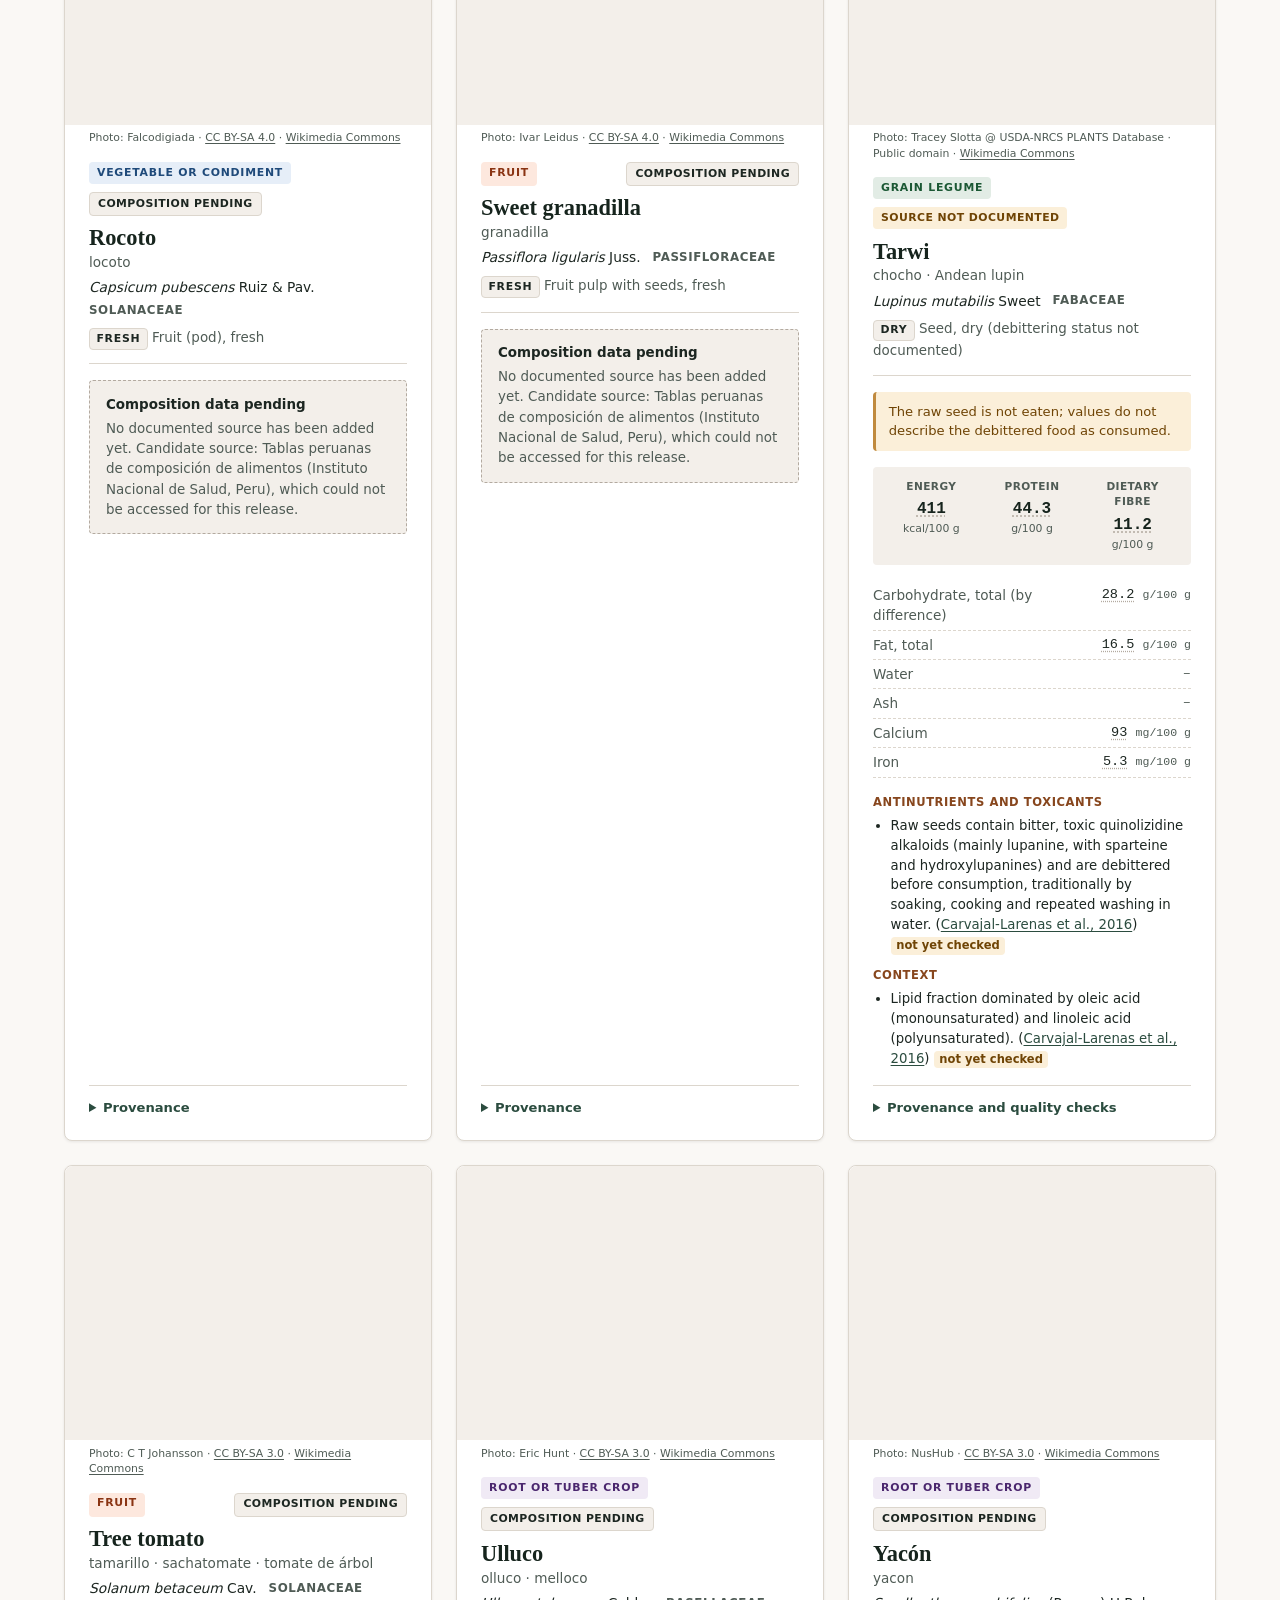
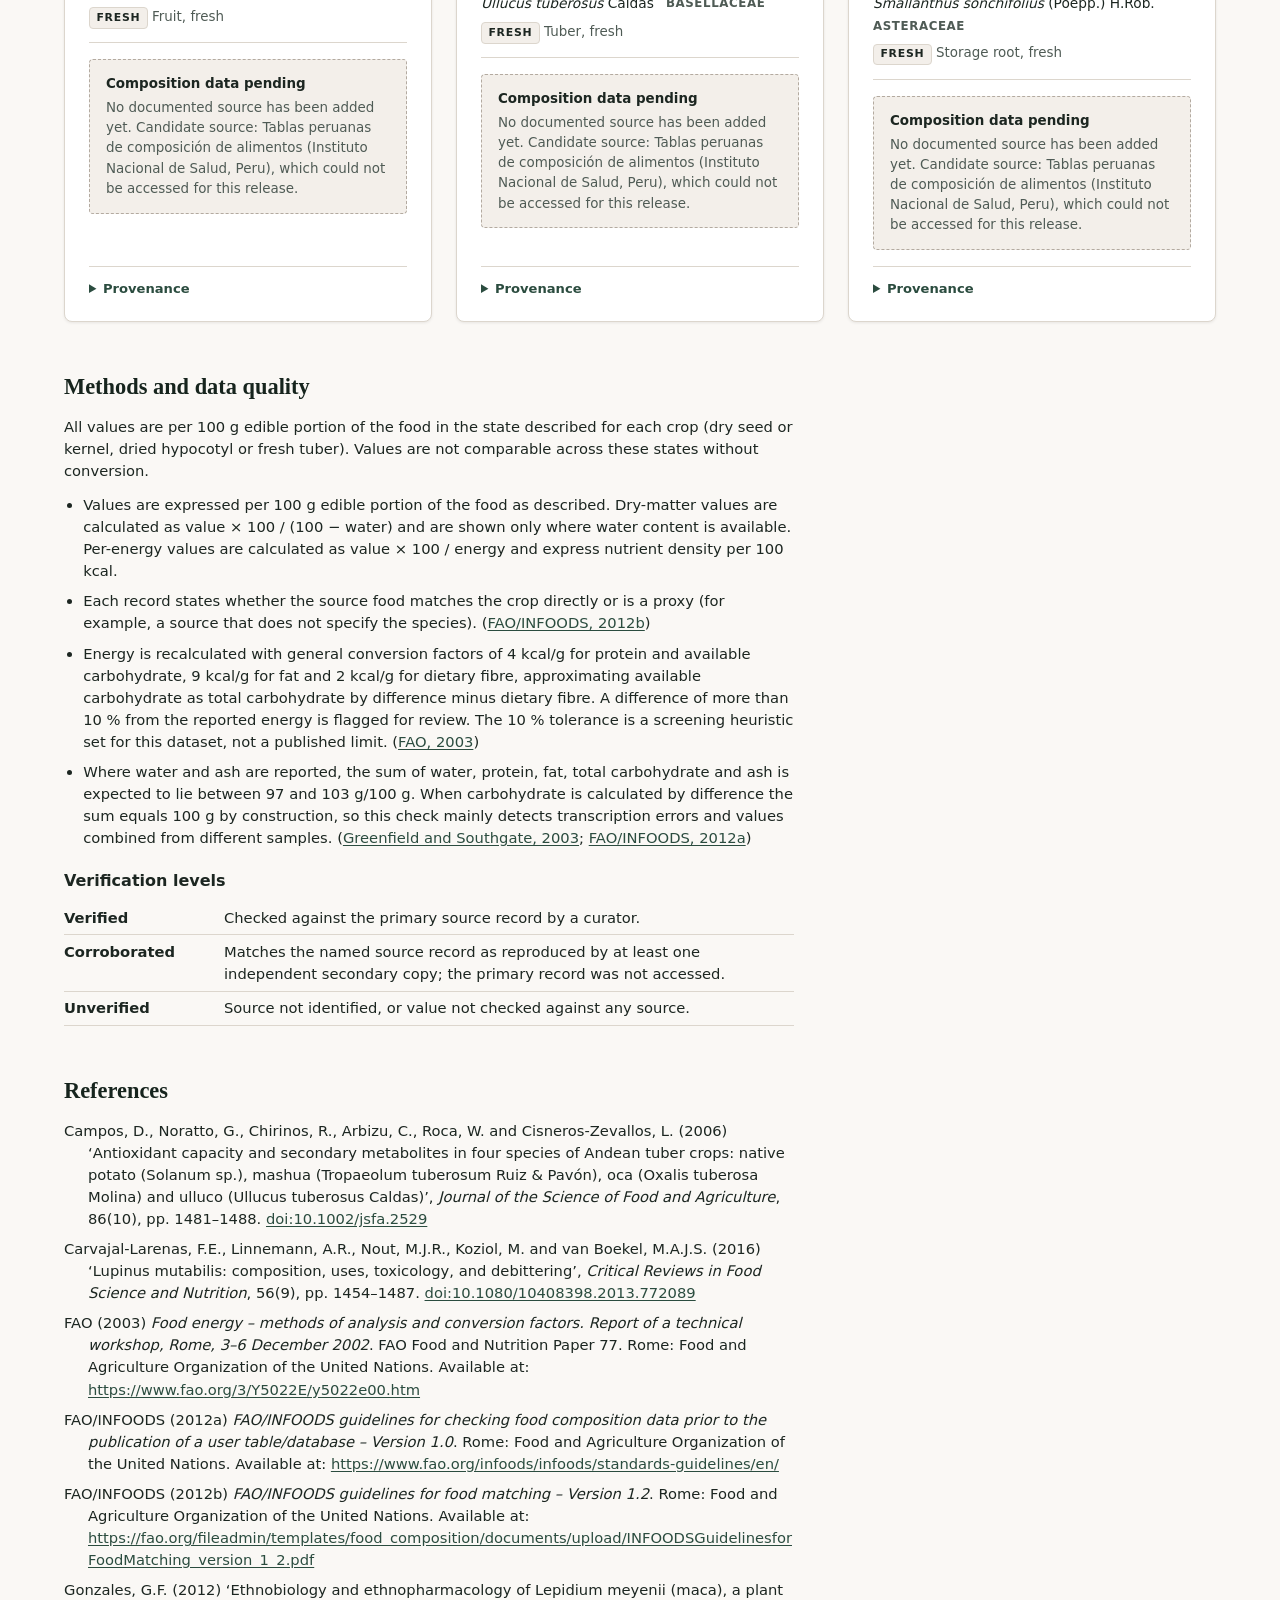
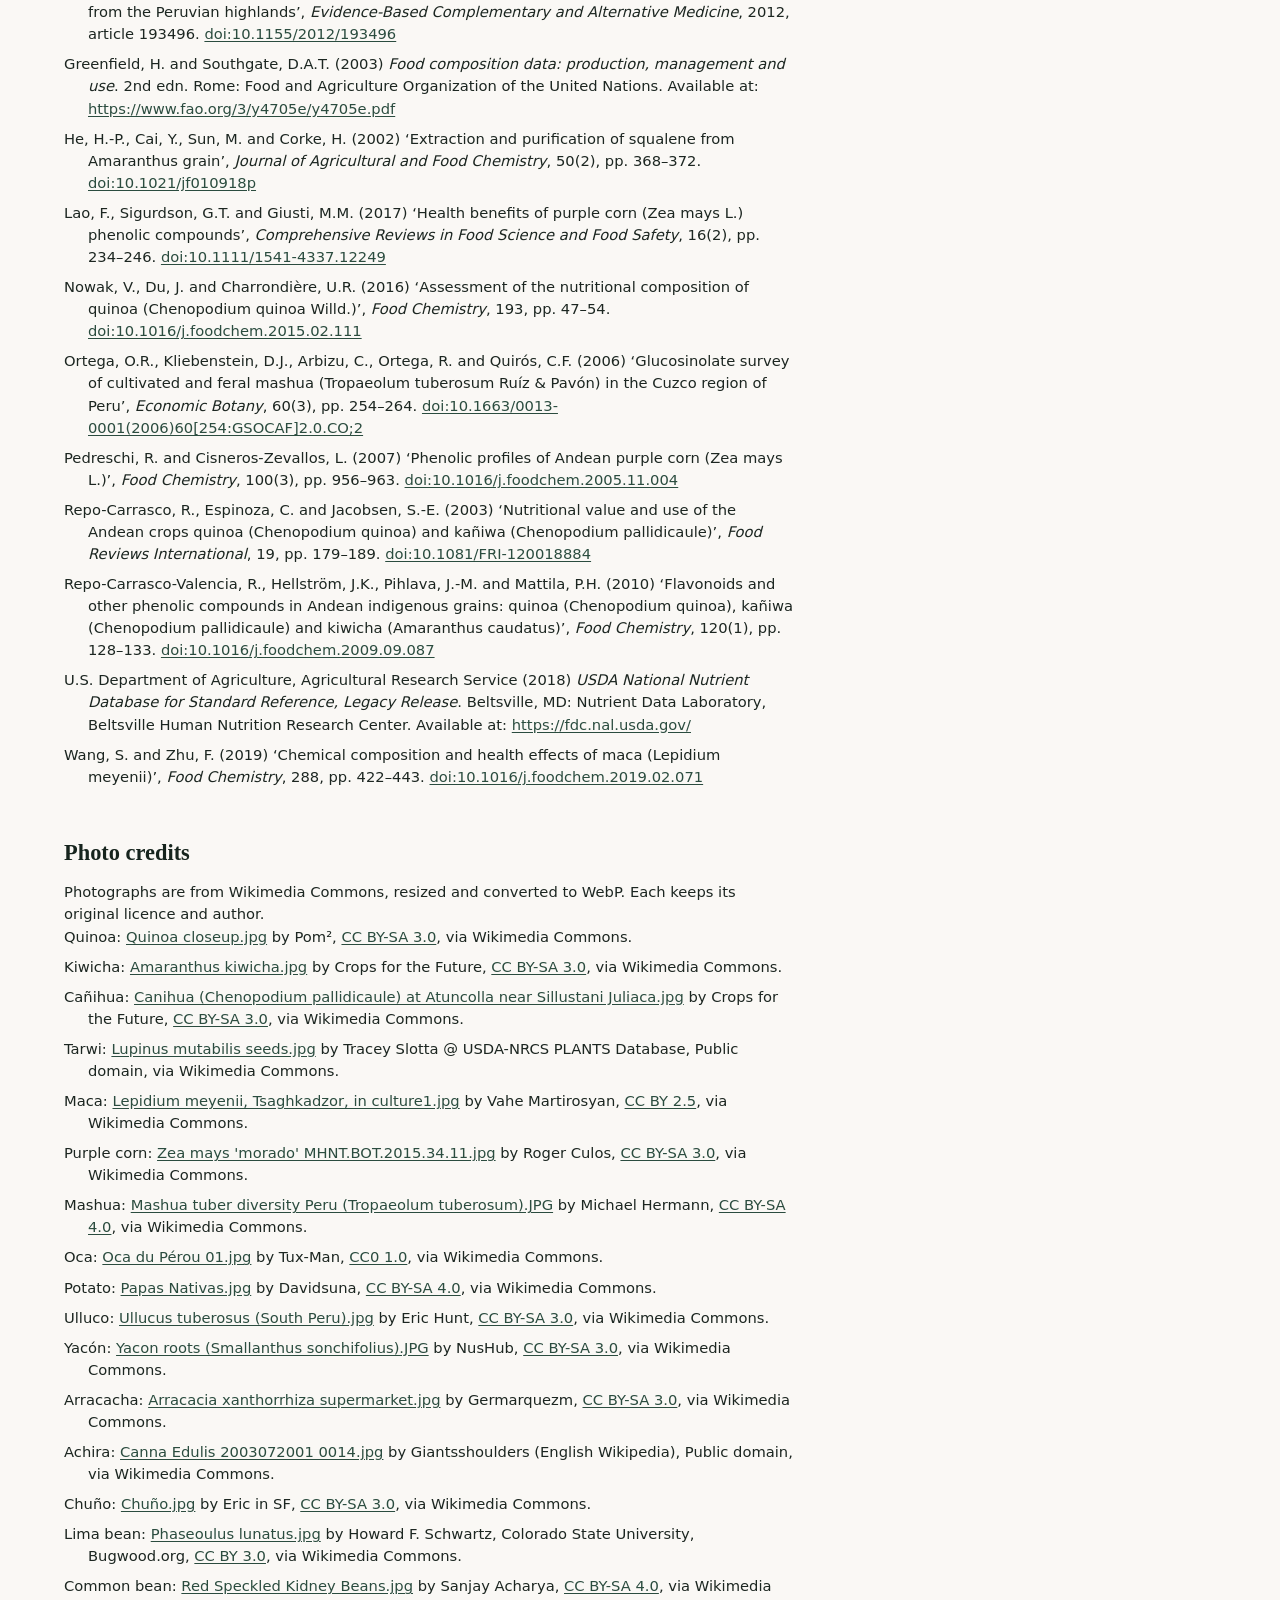
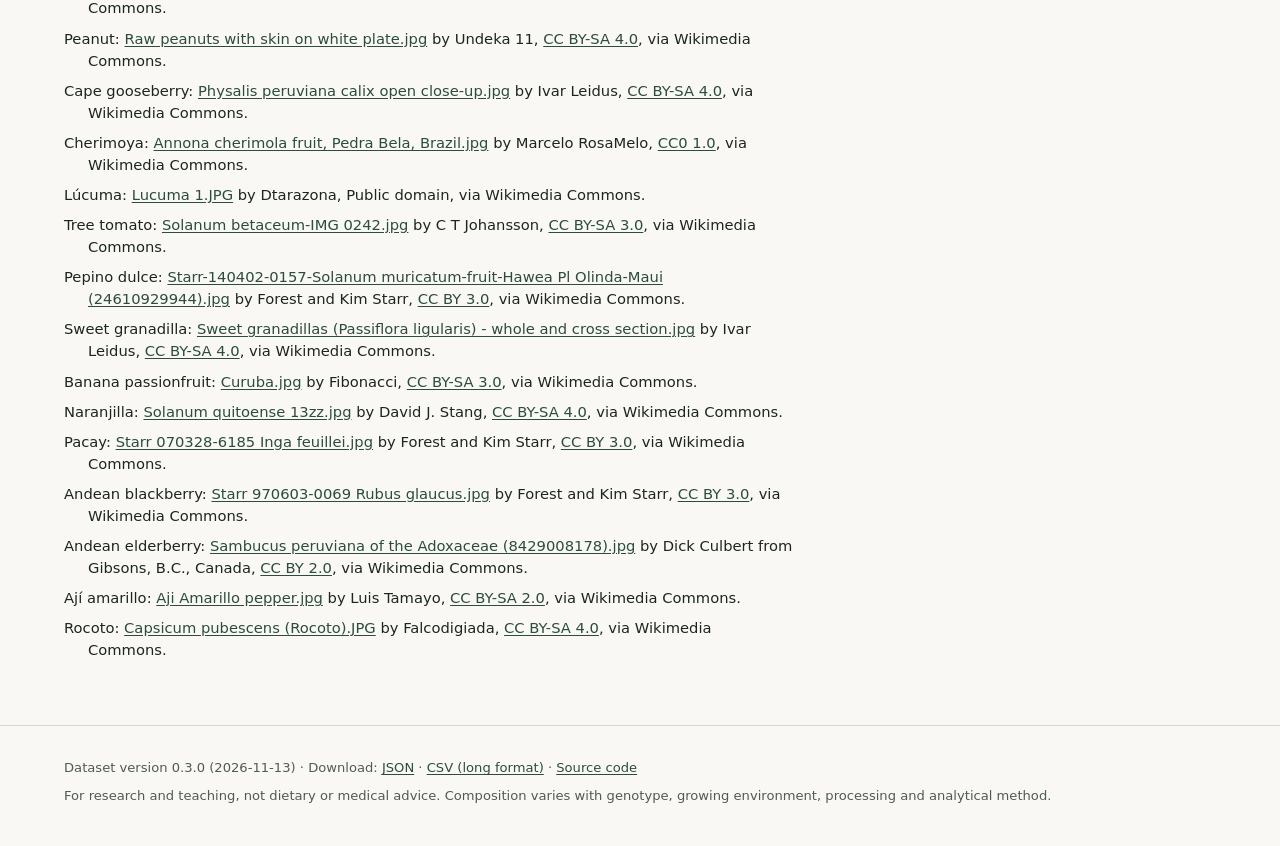
==== commit 583a7d0a: "Update the Andean Crops explorer to v0.3.0 (30 crops with photos) Refreshed /andean-crops/ from infp" ====
--- a/andean-crops/index.html
+++ b/andean-crops/index.html
@@ -75,6 +75,12 @@
       <h2 id="references-heading">References</h2>
       <ol id="reference-list" class="reference-list"></ol>
     </section>
+
+    <section class="prose" aria-labelledby="credits-heading">
+      <h2 id="credits-heading">Photo credits</h2>
+      <p>Photographs are from Wikimedia Commons, resized and converted to WebP. Each keeps its original licence and author.</p>
+      <ol id="photo-credits" class="reference-list"></ol>
+    </section>
   </main>
 
   <footer class="site-footer">
--- a/andean-crops/assets/css/styles.css
+++ b/andean-crops/assets/css/styles.css
@@ -454,6 +454,8 @@
 .tag--cereal       { background-color: #f7e6eb; color: #771c35; }
 .tag--grain_legume { background-color: #e2ece5; color: #1b5834; }
 .tag--root_tuber   { background-color: #f0eaf5; color: #4b276e; }
+.tag--fruit        { background-color: #fde8de; color: #8a3413; }
+.tag--vegetable    { background-color: #e6eef8; color: #1f4a7a; }
 
 .status--positive { background-color: var(--c-positive-bg); color: var(--c-positive-ink); }
 .status--caution  { background-color: var(--c-caution-bg); color: var(--c-caution-ink); }
@@ -559,6 +561,63 @@
   font-size: 0.85em;
   color: var(--c-ink-muted);
 }
+
+/* Photos */
+
+.crop-card__media {
+  margin: -1.4rem -1.5rem 0;
+}
+
+.crop-card__media img {
+  display: block;
+  width: 100%;
+  height: auto;
+  aspect-ratio: 4 / 3;
+  object-fit: cover;
+  background-color: var(--c-surface-alt);
+  border-radius: var(--radius-md) var(--radius-md) 0 0;
+}
+
+.crop-card__media figcaption {
+  padding: 0.35rem 1.5rem 0;
+  font-size: 0.68rem;
+  line-height: 1.4;
+  color: var(--c-ink-muted);
+  overflow-wrap: anywhere;
+}
+
+.crop-card__media figcaption a {
+  color: inherit;
+}
+
+.table-thumb {
+  display: block;
+  width: 56px;
+  height: 42px;
+  margin-bottom: 0.3rem;
+  object-fit: cover;
+  border-radius: var(--radius-sm);
+  background-color: var(--c-surface-alt);
+}
+
+/* Pending composition */
+
+.pending {
+  padding: 0.85rem 1rem;
+  font-size: 0.84rem;
+  color: var(--c-ink-muted);
+  background-color: var(--c-surface-alt);
+  border: 1px dashed var(--c-border-strong);
+  border-radius: var(--radius-sm);
+}
+
+.pending__title {
+  margin-bottom: 0.25rem;
+  font-weight: 700;
+  color: var(--c-ink);
+}
+
+.status--neutral { background-color: var(--c-surface-alt); color: var(--c-ink); border: 1px solid var(--c-border); }
 
 /* Notes and citations */
 
